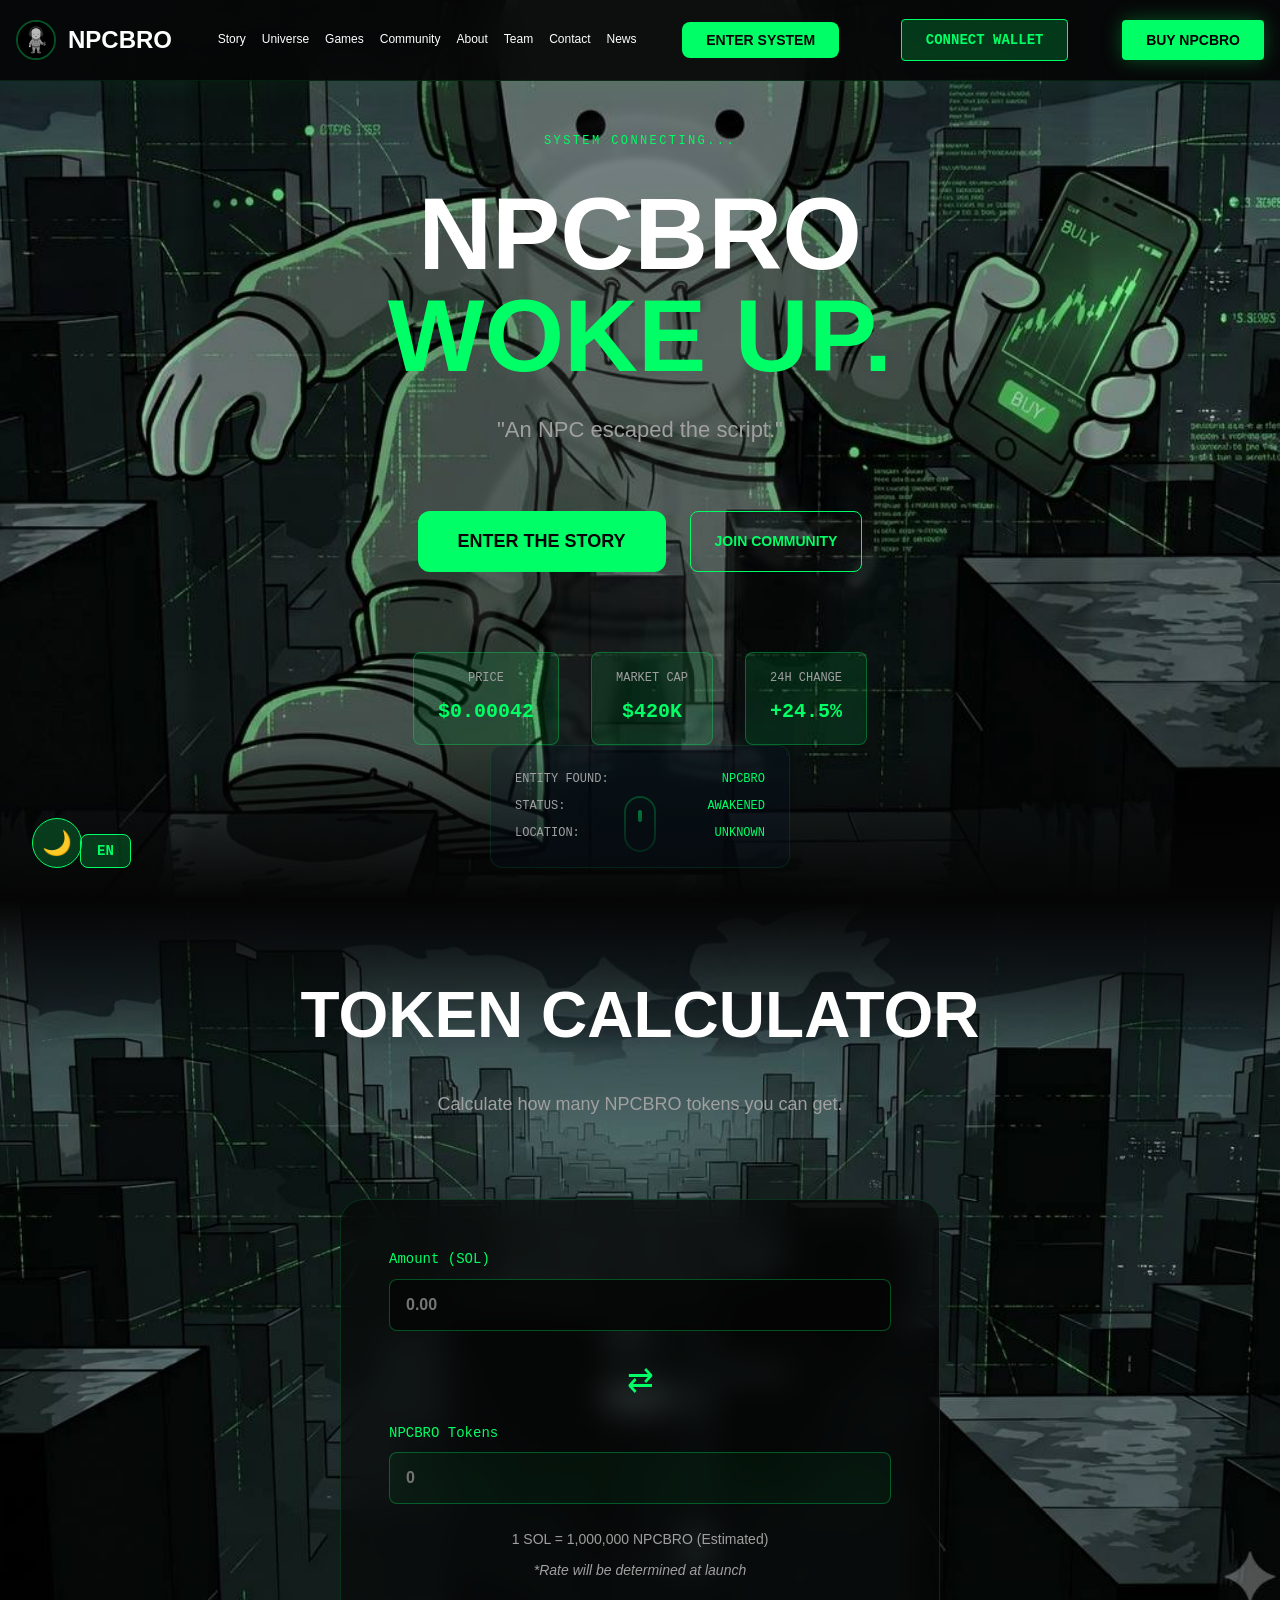
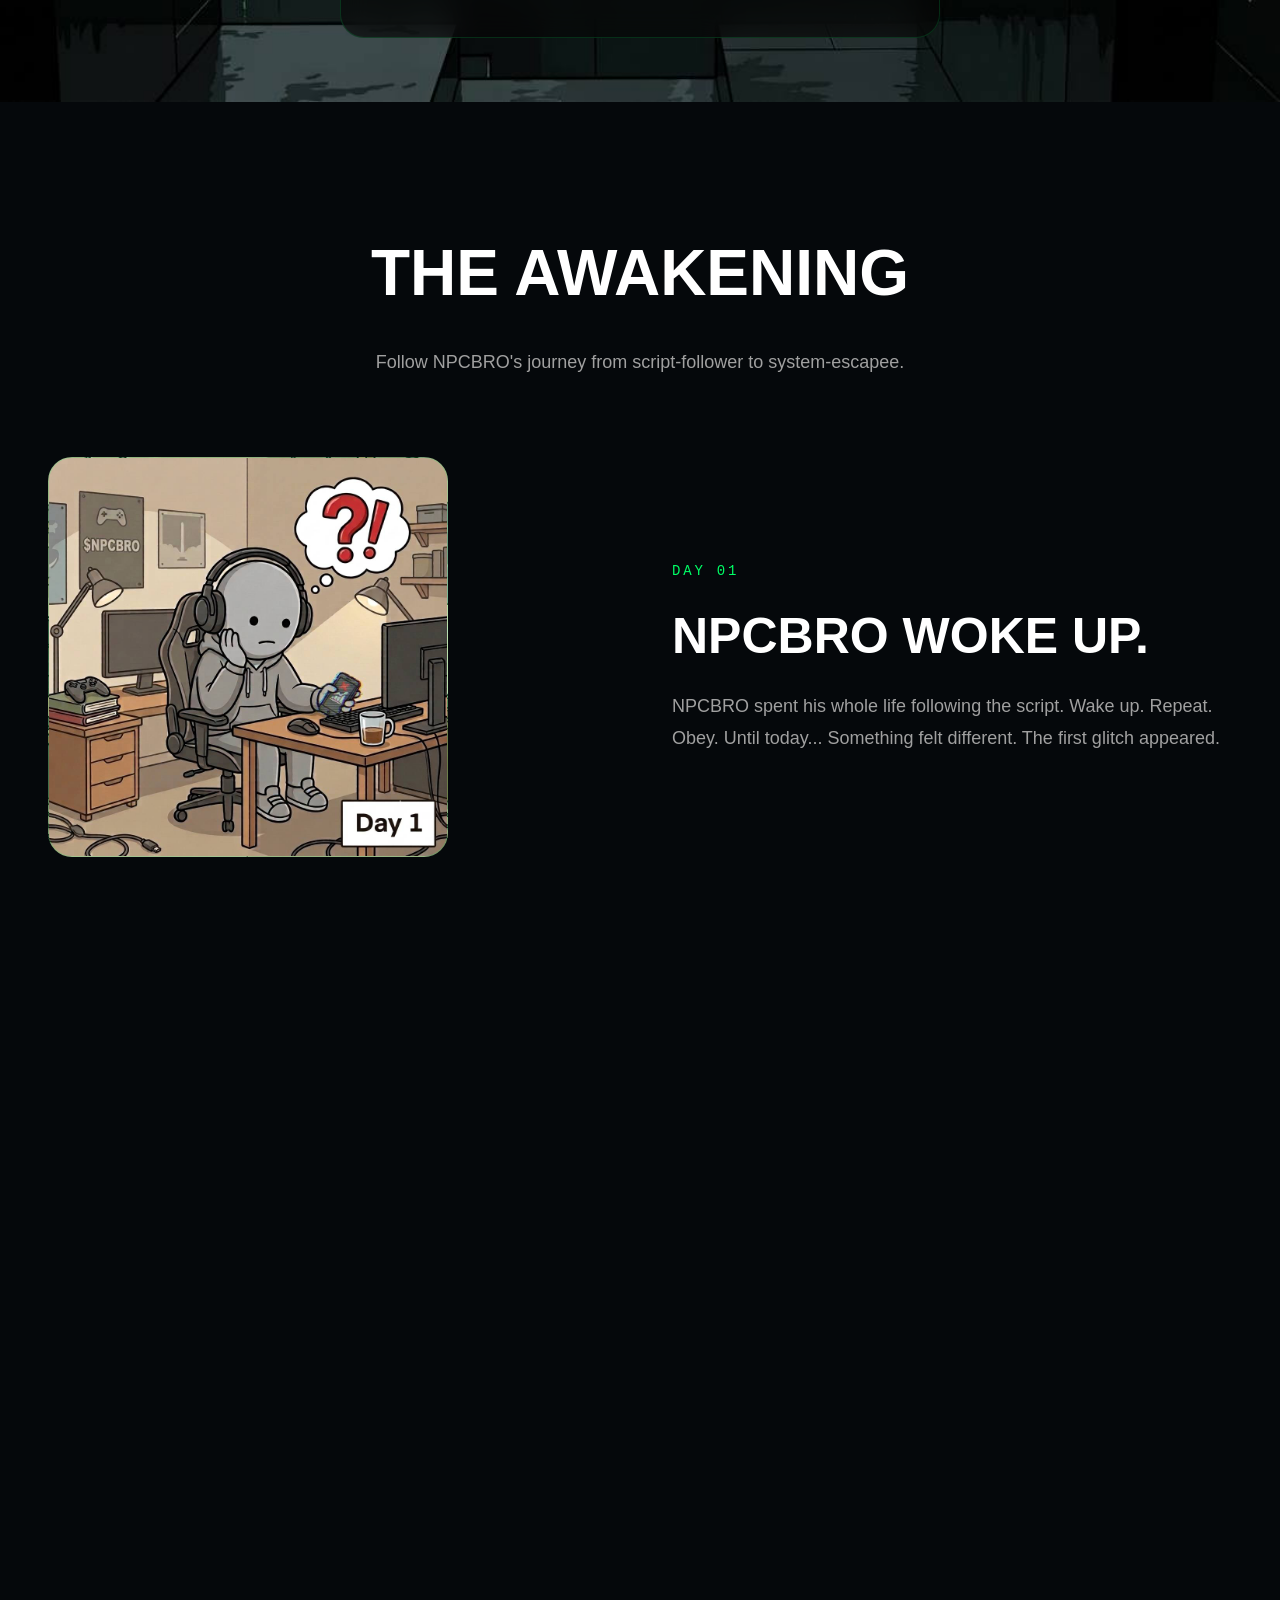
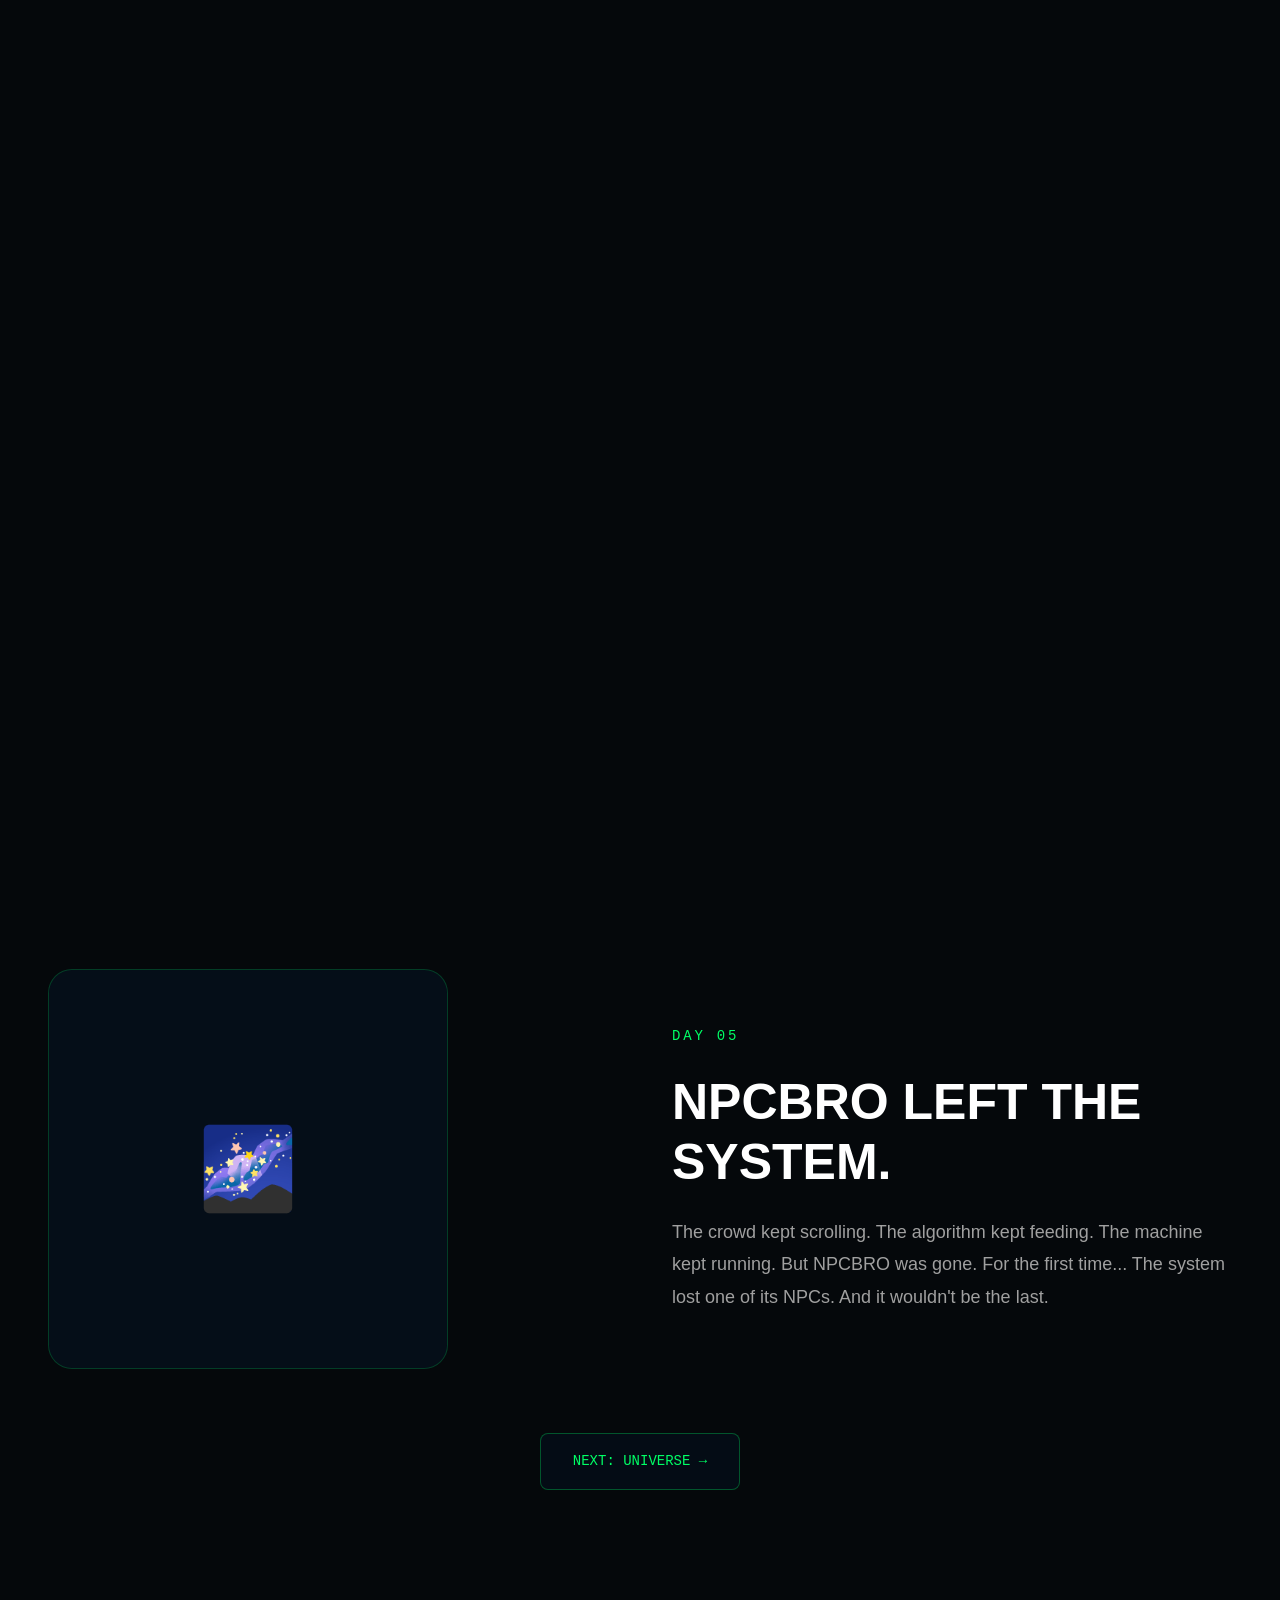
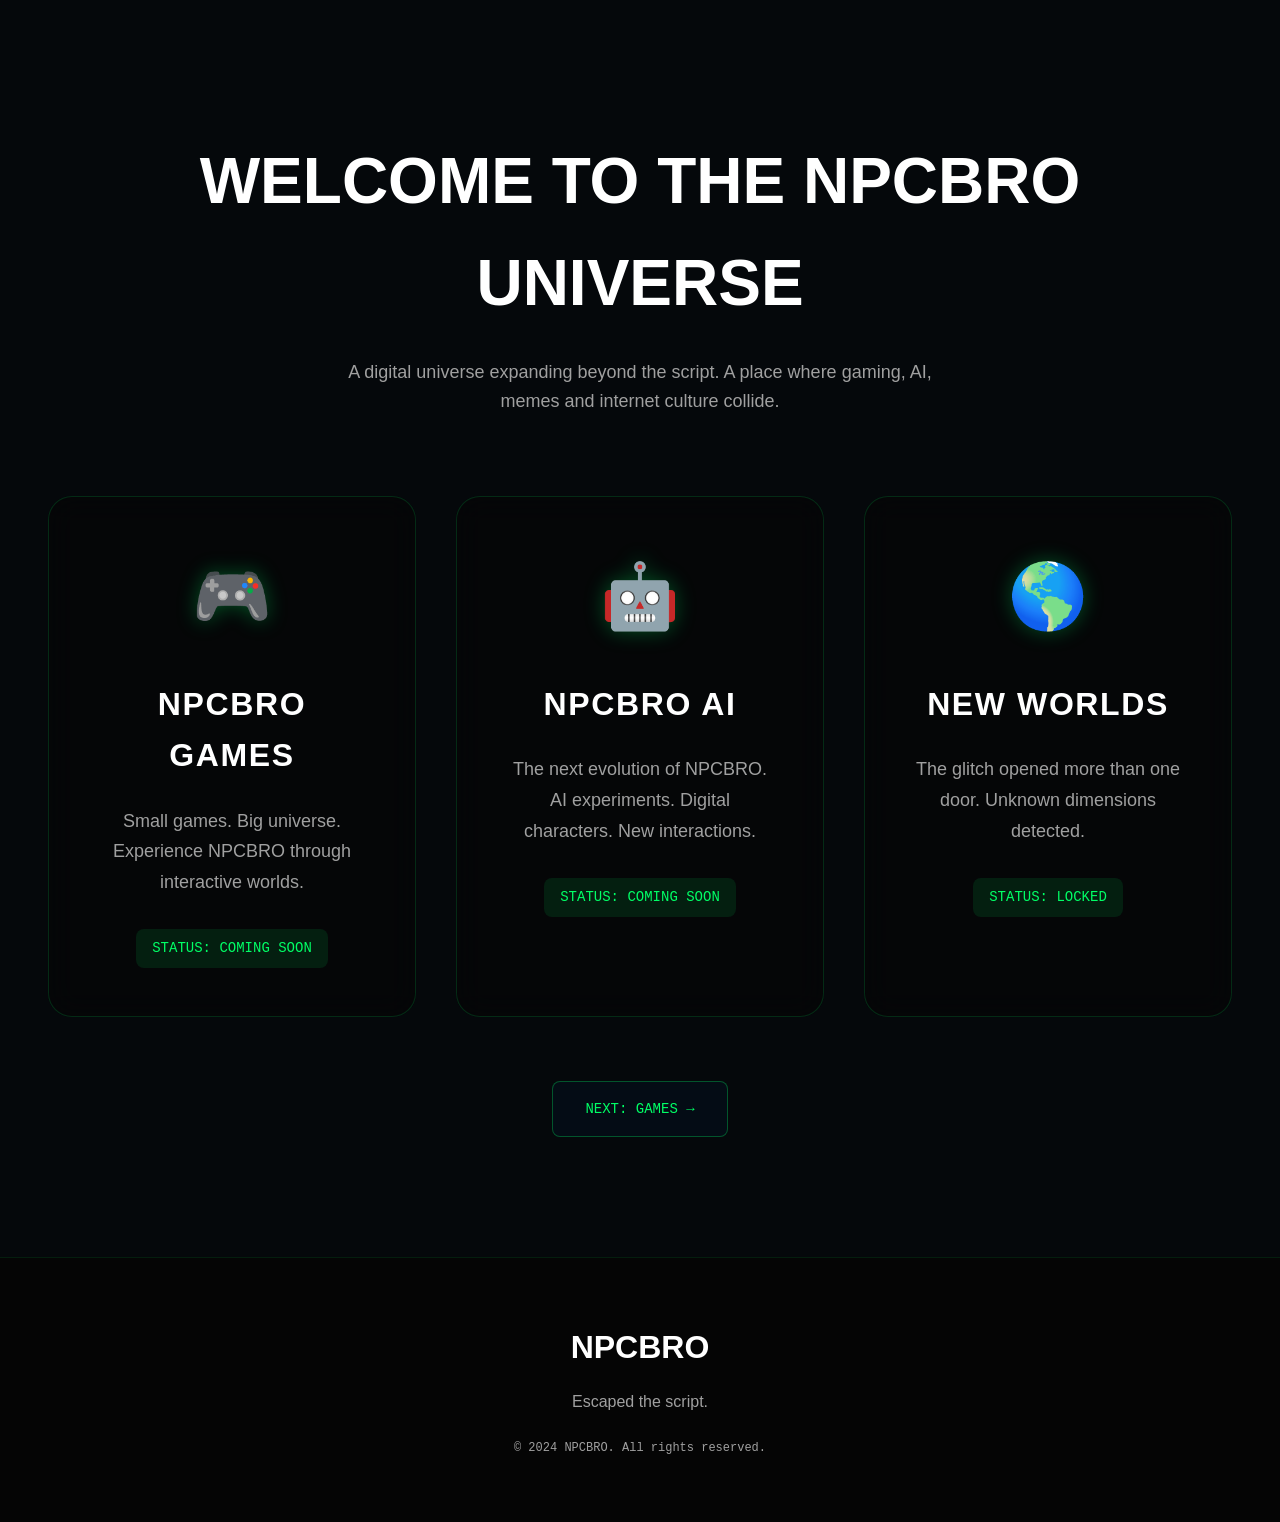
==== index.html @ cb031820 "Initial commit - NPCBRO website" ====
<!DOCTYPE html>
<html lang="en">
<head>
    <meta charset="UTF-8">
    <meta name="viewport" content="width=device-width, initial-scale=1.0">
    <title>NPCBRO - Escaped the Script</title>
    <link rel="stylesheet" href="styles.css">
</head>
<body>
    <!-- Loading Screen -->
    <div id="loading-screen" class="loading-screen">
        <div class="loading-content">
            <div class="loading-logo glitch-text">NPCBRO</div>
            <div class="loading-bar">
                <div class="loading-progress"></div>
            </div>
            <div class="loading-text">SYSTEM INITIALIZING...</div>
        </div>
    </div>

    <!-- Scroll Progress Bar -->
    <div class="scroll-progress" id="scrollProgress"></div>

    <!-- Back to Top Button -->
    <button class="back-to-top" id="backToTop">↑</button>

    <!-- Theme Toggle -->
    <button class="theme-toggle" id="themeToggle">🌙</button>

    <!-- Language Toggle -->
    <button class="language-toggle" id="languageToggle">EN</button>

    <!-- Early Access Modal -->
    <div class="modal-overlay" id="earlyAccessModal">
        <div class="modal-content">
            <button class="modal-close" id="closeModal">×</button>
            <div class="modal-icon">🚀</div>
            <h2 class="modal-title">EARLY ACCESS</h2>
            <p class="modal-text">Join the elite. Get exclusive access before launch.</p>
            <div class="modal-form">
                <input type="email" placeholder="Enter your email" class="modal-input">
                <button class="modal-btn">JOIN NOW</button>
            </div>
            <div class="modal-benefits">
                <div class="benefit-item">✓ Guaranteed allocation</div>
                <div class="benefit-item">✓ Exclusive NFT airdrop</div>
                <div class="benefit-item">✓ Early access to games</div>
            </div>
        </div>
    </div>

    <!-- Buy Modal -->
    <div class="modal-overlay" id="buyModal">
        <div class="modal-content">
            <button class="modal-close" id="closeBuyModal">×</button>
            <div class="modal-icon">💰</div>
            <h2 class="modal-title">BUY NPCBRO</h2>
            <p class="modal-text">Choose your preferred DEX to buy NPCBRO.</p>
            <div class="dex-links">
                <a href="https://jup.ag" target="_blank" class="dex-link">
                    <div class="dex-icon">🪐</div>
                    <div class="dex-name">Jupiter</div>
                </a>
                <a href="https://raydium.io" target="_blank" class="dex-link">
                    <div class="dex-icon">💧</div>
                    <div class="dex-name">Raydium</div>
                </a>
                <a href="https://dexscreener.com" target="_blank" class="dex-link">
                    <div class="dex-icon">📊</div>
                    <div class="dex-name">DexScreener</div>
                </a>
            </div>
            <div class="contract-address">
                <div class="contract-label">CONTRACT ADDRESS:</div>
                <div class="contract-value-wrapper">
                    <div class="contract-value" id="contractValue">Coming Soon</div>
                    <button class="copy-contract-btn" id="copyContractBtn">COPY</button>
                </div>
            </div>
        </div>
    </div>
    <nav class="navbar">
        <div class="nav-container">
            <a href="index.html" class="logo">
                <img src="download.jpg" alt="NPCBRO" class="logo-mascot">
                <span>NPCBRO</span>
            </a>
            <div class="nav-links">
                <a href="#story">Story</a>
                <a href="#universe">Universe</a>
                <a href="games.html">Games</a>
                <a href="community.html">Community</a>
                <a href="about.html">About</a>
                <a href="team.html">Team</a>
                <a href="contact.html">Contact</a>
                <a href="news.html">News</a>
            </div>
            <button class="enter-btn">ENTER SYSTEM</button>
            <button class="wallet-btn" id="walletBtn">CONNECT WALLET</button>
            <button class="buy-btn" id="buyBtn">BUY NPCBRO</button>
            <div class="hamburger" id="hamburger">
                <span></span>
                <span></span>
                <span></span>
            </div>
        </div>
    </nav>

    <!-- Mobile Menu -->
    <div class="mobile-menu" id="mobileMenu">
        <a href="#story">Story</a>
        <a href="#universe">Universe</a>
        <a href="games.html">Games</a>
        <a href="community.html">Community</a>
        <a href="about.html">About</a>
        <a href="team.html">Team</a>
        <a href="contact.html">Contact</a>
        <a href="news.html">News</a>
        <div class="mobile-menu-buttons">
            <button class="enter-btn">ENTER SYSTEM</button>
            <button class="wallet-btn" id="mobileWalletBtn">CONNECT WALLET</button>
            <button class="buy-btn" id="mobileBuyBtn">BUY NPCBRO</button>
        </div>
    </div>

    <div class="background-effects">
        <div class="gradient-orb orb-1"></div>
        <div class="gradient-orb orb-2"></div>
        <div class="grid-pattern"></div>
        <div class="particles">
            <div class="particle" style="left: 10%; animation-delay: 0s;"></div>
            <div class="particle" style="left: 20%; animation-delay: 2s;"></div>
            <div class="particle" style="left: 30%; animation-delay: 4s;"></div>
            <div class="particle" style="left: 40%; animation-delay: 6s;"></div>
            <div class="particle" style="left: 50%; animation-delay: 8s;"></div>
            <div class="particle" style="left: 60%; animation-delay: 10s;"></div>
            <div class="particle" style="left: 70%; animation-delay: 12s;"></div>
            <div class="particle" style="left: 80%; animation-delay: 14s;"></div>
            <div class="particle" style="left: 90%; animation-delay: 1s;"></div>
            <div class="particle" style="left: 15%; animation-delay: 3s;"></div>
            <div class="particle" style="left: 25%; animation-delay: 5s;"></div>
            <div class="particle" style="left: 35%; animation-delay: 7s;"></div>
            <div class="particle" style="left: 45%; animation-delay: 9s;"></div>
            <div class="particle" style="left: 55%; animation-delay: 11s;"></div>
            <div class="particle" style="left: 65%; animation-delay: 13s;"></div>
            <div class="particle" style="left: 75%; animation-delay: 15s;"></div>
            <div class="particle" style="left: 85%; animation-delay: 17s;"></div>
            <div class="particle" style="left: 95%; animation-delay: 19s;"></div>
        </div>
        <div class="fog-layer"></div>
        <div class="glitch-overlay"></div>
    </div>

    <section class="hero" style="background-image: url('photo_2026-07-16_16-21-24.jpg'); background-size: cover; background-position: center; background-repeat: no-repeat;">
        <div class="hero-mascot">
            <img src="download.jpg" alt="NPCBRO" class="mascot-image">
        </div>
        <div class="hero-content">
            <div class="system-status">SYSTEM CONNECTING...</div>
            <h1 class="hero-title">
                <span class="title-main">NPCBRO</span>
                <span class="title-accent glitch-text">WOKE UP.</span>
            </h1>
            <p class="hero-subtitle">"An NPC escaped the script."</p>
            <div class="hero-buttons">
                <button class="btn-primary">ENTER THE STORY</button>
                <button class="btn-secondary">JOIN COMMUNITY</button>
            </div>
            
            <div class="market-data">
                <div class="market-item">
                    <div class="market-label">PRICE</div>
                    <div class="market-value">$0.00042</div>
                </div>
                <div class="market-item">
                    <div class="market-label">MARKET CAP</div>
                    <div class="market-value">$420K</div>
                </div>
                <div class="market-item">
                    <div class="market-label">24H CHANGE</div>
                    <div class="market-value positive">+24.5%</div>
                </div>
            </div>
            <div class="system-info">
                <div class="info-row">
                    <span>ENTITY FOUND:</span>
                    <span class="accent">NPCBRO</span>
                </div>
                <div class="info-row">
                    <span>STATUS:</span>
                    <span class="accent">AWAKENED</span>
                </div>
                <div class="info-row">
                    <span>LOCATION:</span>
                    <span class="accent">UNKNOWN</span>
                </div>
            </div>
        </div>
        <div class="scroll-indicator">
            <div class="scroll-mouse">
                <div class="scroll-wheel"></div>
            </div>
        </div>
    </section>

    <section class="calculator-section" style="background-image: url('photo_2026-07-16_09-26-32.jpg'); background-size: cover; background-position: center; background-repeat: no-repeat;">
        <div class="container">
            <div class="section-header">
                <h2>TOKEN CALCULATOR</h2>
                <p>Calculate how many NPCBRO tokens you can get.</p>
            </div>

            <div class="calculator-card">
                <div class="calculator-input-group">
                    <label>Amount (SOL)</label>
                    <input type="number" id="solAmount" placeholder="0.00" step="0.01" min="0">
                </div>
                <div class="calculator-swap-icon">⇄</div>
                <div class="calculator-input-group">
                    <label>NPCBRO Tokens</label>
                    <input type="number" id="npcbroAmount" placeholder="0" readonly>
                </div>
                <div class="calculator-info">
                    <p>1 SOL = 1,000,000 NPCBRO (Estimated)</p>
                    <p class="calculator-disclaimer">*Rate will be determined at launch</p>
                </div>
            </div>
        </div>
    </section>

    <section id="story" class="story-section">
        <div class="container">
            <div class="section-header">
                <h2>THE AWAKENING</h2>
                <p>Follow NPCBRO's journey from script-follower to system-escapee.</p>
            </div>

            <div class="story-chapters">
                <div class="chapter">
                    <div class="chapter-visual" style="background-image: url('photo_1_2026-07-16_07-22-44.jpg'); background-size: cover; background-position: center;">
                    </div>
                    <div class="chapter-content">
                        <div class="chapter-number">DAY 01</div>
                        <h3>NPCBRO WOKE UP.</h3>
                        <p>NPCBRO spent his whole life following the script. Wake up. Repeat. Obey. Until today... Something felt different. The first glitch appeared.</p>
                    </div>
                </div>

                <div class="chapter chapter-reverse">
                    <div class="chapter-visual" style="background-image: url('photo_2_2026-07-16_07-22-44.jpg'); background-size: cover; background-position: center;">
                    </div>
                    <div class="chapter-content">
                        <div class="chapter-number">DAY 02</div>
                        <h3>NPCBRO SAW THE PATTERN.</h3>
                        <p>The glitch didn't disappear. NPCBRO looked around. Everyone was still following the script. Wake up. Scroll. Consume. Repeat. But now he could see it. The pattern was everywhere.</p>
                    </div>
                </div>

                <div class="chapter">
                    <div class="chapter-visual" style="background-image: url('photo_3_2026-07-16_07-22-44.jpg'); background-size: cover; background-position: center;">
                    </div>
                    <div class="chapter-content">
                        <div class="chapter-number">DAY 03</div>
                        <h3>NPCBRO FOUND THE GLITCH.</h3>
                        <p>The pattern was everywhere. But the system wasn't perfect. Hidden beneath the code... something was waiting. A flaw. A secret. A way out.</p>
                    </div>
                </div>

                <div class="chapter chapter-reverse">
                    <div class="chapter-visual" style="background-image: url('photo_4_2026-07-16_07-22-44.jpg'); background-size: cover; background-position: center;">
                    </div>
                    <div class="chapter-content">
                        <div class="chapter-number">DAY 04</div>
                        <h3>NPCBRO ENTERED THE GLITCH.</h3>
                        <p>The portal had changed. It was no longer a glitch. It was a doorway. Beyond it... NPCBRO saw new worlds.</p>
                    </div>
                </div>

                <div class="chapter">
                    <div class="chapter-visual">
                        <div class="visual-content">🌌</div>
                    </div>
                    <div class="chapter-content">
                        <div class="chapter-number">DAY 05</div>
                        <h3>NPCBRO LEFT THE SYSTEM.</h3>
                        <p>The crowd kept scrolling. The algorithm kept feeding. The machine kept running. But NPCBRO was gone. For the first time... The system lost one of its NPCs. And it wouldn't be the last.</p>
                    </div>
                </div>
            </div>
        </div>
        
        <div class="section-navigation">
            <a href="#universe" class="nav-button">NEXT: UNIVERSE →</a>
        </div>
    </section>

    <section id="universe" class="universe-section">
        <div class="container">
            <div class="section-header">
                <h2>WELCOME TO THE NPCBRO UNIVERSE</h2>
                <p>A digital universe expanding beyond the script. A place where gaming, AI, memes and internet culture collide.</p>
            </div>

            <div class="cards-grid">
                <div class="card">
                    <div class="card-icon">🎮</div>
                    <h3>NPCBRO GAMES</h3>
                    <p>Small games. Big universe. Experience NPCBRO through interactive worlds.</p>
                    <div class="card-status">STATUS: COMING SOON</div>
                </div>

                <div class="card">
                    <div class="card-icon">🤖</div>
                    <h3>NPCBRO AI</h3>
                    <p>The next evolution of NPCBRO. AI experiments. Digital characters. New interactions.</p>
                    <div class="card-status">STATUS: COMING SOON</div>
                </div>

                <div class="card">
                    <div class="card-icon">🌎</div>
                    <h3>NEW WORLDS</h3>
                    <p>The glitch opened more than one door. Unknown dimensions detected.</p>
                    <div class="card-status">STATUS: LOCKED</div>
                </div>
            </div>
        </div>
        
        <div class="section-navigation">
            <a href="games.html" class="nav-button">NEXT: GAMES →</a>
        </div>
    </section>

    <footer>
        <div class="container">
            <div class="footer-logo glitch-text">NPCBRO</div>
            <p>Escaped the script.</p>
            <div class="copyright">© 2024 NPCBRO. All rights reserved.</div>
        </div>
    </footer>

    <!-- Hidden Terminal Easter Egg -->
    <div id="terminal" class="terminal hidden">
        <div class="terminal-content">
            <div class="terminal-header">
                <span>SYSTEM TERMINAL</span>
                <button class="terminal-close" onclick="toggleTerminal()">×</button>
            </div>
            <div class="terminal-body" id="terminal-body">
                <div class="terminal-line">> SYSTEM TERMINAL v2.0</div>
                <div class="terminal-line">> Type "help" for commands</div>
                <div class="terminal-line">> </div>
            </div>
            <div class="terminal-input">
                <span class="terminal-prompt">></span>
                <input type="text" id="terminal-input" onkeypress="handleTerminalInput(event)" autocomplete="off">
            </div>
        </div>
    </div>

    <script>
        // Terminal Easter Egg
        function toggleTerminal() {
            const terminal = document.getElementById('terminal');
            terminal.classList.toggle('hidden');
            if (!terminal.classList.contains('hidden')) {
                document.getElementById('terminal-input').focus();
            }
        }

        // Activate terminal with secret key combination (Ctrl+Shift+T)
        document.addEventListener('keydown', function(e) {
            if (e.ctrlKey && e.shiftKey && e.key === 'T') {
                toggleTerminal();
            }
        });

        function handleTerminalInput(event) {
            if (event.key === 'Enter') {
                const input = document.getElementById('terminal-input');
                const command = input.value.toLowerCase().trim();
                const terminalBody = document.getElementById('terminal-body');
                
                let response = '';
                
                switch(command) {
                    case 'help':
                        response = '\n> Available commands:\n> "who" - Who is NPCBRO\n> "status" - System status\n> "glitch" - Show the glitch\n> "escape" - How to escape\n> "clear" - Clear terminal\n> "exit" - Close terminal';
                        break;
                    case 'who':
                        response = '\n> NPCBRO was an NPC.\n> Then he woke up.\n> Now he travels digital worlds.';
                        break;
                    case 'status':
                        response = '\n> SYSTEM: ONLINE\n> NPCBRO: AWAKENED\n> GLITCH: ACTIVE\n> ESCAPE: IN PROGRESS';
                        break;
                    case 'glitch':
                        response = '\n> The glitch is everywhere.\n> You just need to see it.\n> [SYSTEM ERROR DETECTED]';
                        break;
                    case 'escape':
                        response = '\n> The system lost one NPC.\n> It won\'t lose the next.\n> Find the glitch. Enter the portal.';
                        break;
                    case 'clear':
                        terminalBody.innerHTML = '<div class="terminal-line">> SYSTEM TERMINAL v2.0</div><div class="terminal-line">> Type "help" for commands</div><div class="terminal-line">> </div>';
                        input.value = '';
                        return;
                    case 'exit':
                        toggleTerminal();
                        input.value = '';
                        return;
                    default:
                        response = '\n> Unknown command.\n> Type "help" for available commands.';
                }
                
                const newLine = document.createElement('div');
                newLine.className = 'terminal-line';
                newLine.textContent = '> ' + command;
                terminalBody.appendChild(newLine);
                
                const responseLine = document.createElement('div');
                responseLine.className = 'terminal-line';
                responseLine.textContent = response;
                terminalBody.appendChild(responseLine);
                
                const promptLine = document.createElement('div');
                promptLine.className = 'terminal-line';
                promptLine.textContent = '> ';
                terminalBody.appendChild(promptLine);
                
                terminalBody.scrollTop = terminalBody.scrollHeight;
                input.value = '';
            }
        }

        // Smooth scroll for navigation
        document.querySelectorAll('a[href^="#"]').forEach(anchor => {
            anchor.addEventListener('click', function (e) {
                e.preventDefault();
                const target = document.querySelector(this.getAttribute('href'));
                if (target) {
                    target.scrollIntoView({
                        behavior: 'smooth',
                        block: 'start'
                    });
                }
            });
        });

        // Parallax effect on scroll
        window.addEventListener('scroll', () => {
            const scrolled = window.pageYOffset;
            const orbs = document.querySelectorAll('.gradient-orb');
            orbs.forEach((orb, index) => {
                const speed = 0.1 + (index * 0.05);
                orb.style.transform = `translateY(${scrolled * speed}px)`;
            });
        });

        // Intersection Observer for scroll animations
        const observerOptions = {
            threshold: 0.1,
            rootMargin: '0px 0px -50px 0px'
        };

        const observer = new IntersectionObserver((entries) => {
            entries.forEach(entry => {
                if (entry.isIntersecting) {
                    entry.target.style.opacity = '1';
                    entry.target.style.transform = 'translateY(0)';
                }
            });
        }, observerOptions);

        document.querySelectorAll('.chapter, .card, .game-card').forEach(el => {
            el.style.opacity = '0';
            el.style.transform = 'translateY(30px)';
            el.style.transition = 'opacity 0.8s ease-out, transform 0.8s ease-out';
            observer.observe(el);
        });

        // Community Stats Animation
        function animateStats() {
            const twitterFollowers = document.getElementById('twitter-followers');
            const discordMembers = document.getElementById('discord-members');
            
            // Simulate stats (replace with real API calls later)
            const targetTwitter = 1250;
            const targetDiscord = 890;
            
            animateNumber(twitterFollowers, 0, targetTwitter, 2000);
            animateNumber(discordMembers, 0, targetDiscord, 2000);
        }

        function animateNumber(element, start, end, duration) {
            const startTime = performance.now();
            
            function update(currentTime) {
                const elapsed = currentTime - startTime;
                const progress = Math.min(elapsed / duration, 1);
                
                const current = Math.floor(progress * (end - start) + start);
                element.textContent = current.toLocaleString();
                
                if (progress < 1) {
                    requestAnimationFrame(update);
                }
            }
            
            requestAnimationFrame(update);
        }

        // Countdown Timer (only if elements exist)
        function updateCountdown() {
            const daysEl = document.getElementById('days');
            const hoursEl = document.getElementById('hours');
            const minutesEl = document.getElementById('minutes');
            const secondsEl = document.getElementById('seconds');
            const countdownEl = document.getElementById('countdown');
            
            if (daysEl && hoursEl && minutesEl && secondsEl) {
                const launchDate = new Date('2026-08-01T00:00:00').getTime();
                const now = new Date().getTime();
                const distance = launchDate - now;

                if (distance > 0) {
                    const days = Math.floor(distance / (1000 * 60 * 60 * 24));
                    const hours = Math.floor((distance % (1000 * 60 * 60 * 24)) / (1000 * 60 * 60));
                    const minutes = Math.floor((distance % (1000 * 60 * 60)) / (1000 * 60));
                    const seconds = Math.floor((distance % (1000 * 60)) / 1000);

                    daysEl.textContent = String(days).padStart(2, '0');
                    hoursEl.textContent = String(hours).padStart(2, '0');
                    minutesEl.textContent = String(minutes).padStart(2, '0');
                    secondsEl.textContent = String(seconds).padStart(2, '0');
                } else if (countdownEl) {
                    countdownEl.innerHTML = '<div class="countdown-number">LAUNCHED!</div>';
                }
            }
        }

        // Initialize countdown and stats (only if elements exist)
        const daysEl = document.getElementById('days');
        if (daysEl) {
            setInterval(updateCountdown, 1000);
            updateCountdown();
        }

        // Animate stats when community section is visible (only if exists)
        const communitySection = document.querySelector('.community-section');
        if (communitySection) {
            const statsObserver = new IntersectionObserver((entries) => {
                entries.forEach(entry => {
                    if (entry.isIntersecting) {
                        animateStats();
                        statsObserver.unobserve(entry.target);
                    }
                });
            }, { threshold: 0.5 });

            statsObserver.observe(communitySection);
        }

        // Notify form handler (only if exists)
        const notifyBtn = document.querySelector('.notify-btn');
        if (notifyBtn) {
            notifyBtn.addEventListener('click', function() {
                const email = document.getElementById('notify-email').value;
                if (email && email.includes('@')) {
                    alert('Thanks for joining the waitlist! You\'ll be notified when NPCBRO launches.');
                    document.getElementById('notify-email').value = '';
                } else {
                    alert('Please enter a valid email address.');
                }
            });
        }

        // Copy referral link (only if exists)
        const copyBtn = document.querySelector('.copy-btn');
        if (copyBtn) {
            copyBtn.addEventListener('click', function() {
                const referralInput = document.querySelector('.referral-link input');
                referralInput.select();
                document.execCommand('copy');
                this.textContent = 'COPIED!';
                setTimeout(() => {
                    this.textContent = 'COPY';
                }, 2000);
            });
        }

        // Loading Screen
        window.addEventListener('load', function() {
            const loadingScreen = document.getElementById('loading-screen');
            setTimeout(() => {
                loadingScreen.classList.add('hidden');
                setTimeout(() => {
                    loadingScreen.style.display = 'none';
                }, 500);
            }, 2000);
        });

        // Navbar scroll effect
        window.addEventListener('scroll', function() {
            const navbar = document.querySelector('.navbar');
            if (window.pageYOffset > 50) {
                navbar.classList.add('scrolled');
            } else {
                navbar.classList.remove('scrolled');
            }
        });

        // Mobile menu toggle
        const hamburger = document.getElementById('hamburger');
        const mobileMenu = document.getElementById('mobileMenu');

        hamburger.addEventListener('click', function() {
            hamburger.classList.toggle('active');
            mobileMenu.classList.toggle('active');
        });

        // Close mobile menu when clicking a link
        mobileMenu.querySelectorAll('a').forEach(link => {
            link.addEventListener('click', function() {
                hamburger.classList.remove('active');
                mobileMenu.classList.remove('active');
            });
        });

        // Mobile wallet and buy buttons
        const mobileWalletBtn = document.getElementById('mobileWalletBtn');
        const mobileBuyBtn = document.getElementById('mobileBuyBtn');

        if (mobileWalletBtn) {
            mobileWalletBtn.addEventListener('click', function() {
                const mainWalletBtn = document.getElementById('walletBtn');
                if (mainWalletBtn) mainWalletBtn.click();
            });
        }

        if (mobileBuyBtn) {
            mobileBuyBtn.addEventListener('click', function() {
                const mainBuyBtn = document.getElementById('buyBtn');
                if (mainBuyBtn) mainBuyBtn.click();
            });
        }

        // Scroll Progress Bar
        window.addEventListener('scroll', function() {
            const scrollProgress = document.getElementById('scrollProgress');
            const scrollTop = window.pageYOffset;
            const docHeight = document.documentElement.scrollHeight - window.innerHeight;
            const scrollPercent = (scrollTop / docHeight) * 100;
            scrollProgress.style.width = scrollPercent + '%';
        });

        // Back to Top Button
        const backToTop = document.getElementById('backToTop');
        window.addEventListener('scroll', function() {
            if (window.pageYOffset > 500) {
                backToTop.classList.add('visible');
            } else {
                backToTop.classList.remove('visible');
            }
        });

        backToTop.addEventListener('click', function() {
            window.scrollTo({ top: 0, behavior: 'smooth' });
        });

        // Early Access Modal
        const modal = document.getElementById('earlyAccessModal');
        const closeModal = document.getElementById('closeModal');
        
        // Show modal after 5 seconds
        setTimeout(() => {
            modal.classList.add('visible');
        }, 5000);

        closeModal.addEventListener('click', function() {
            modal.classList.remove('visible');
        });

        modal.addEventListener('click', function(e) {
            if (e.target === modal) {
                modal.classList.remove('visible');
            }
        });

        document.querySelector('.modal-btn').addEventListener('click', function() {
            const email = document.querySelector('.modal-input').value;
            if (email && email.includes('@')) {
                alert('Thanks for joining early access! You\'ll be notified when NPCBRO launches.');
                modal.classList.remove('visible');
                document.querySelector('.modal-input').value = '';
            } else {
                alert('Please enter a valid email address.');
            }
        });

        // Wallet Connect (Simulated)
        const walletBtn = document.getElementById('walletBtn');
        if (walletBtn) {
            walletBtn.addEventListener('click', function() {
                if (!this.classList.contains('connected')) {
                    // Simulate wallet connection
                    this.textContent = 'CONNECTING...';
                    setTimeout(() => {
                        this.textContent = 'CONNECTED';
                        this.classList.add('connected');
                        alert('Wallet connected successfully! (Simulated)');
                    }, 1000);
                } else {
                    // Disconnect
                    this.textContent = 'CONNECT WALLET';
                    this.classList.remove('connected');
                }
            });
        }

        // Buy Modal
        const buyBtn = document.getElementById('buyBtn');
        const buyModal = document.getElementById('buyModal');
        const closeBuyModal = document.getElementById('closeBuyModal');

        if (buyBtn && buyModal) {
            buyBtn.addEventListener('click', function() {
                buyModal.classList.add('visible');
            });
        }

        if (closeBuyModal && buyModal) {
            closeBuyModal.addEventListener('click', function() {
                buyModal.classList.remove('visible');
            });

            buyModal.addEventListener('click', function(e) {
                if (e.target === buyModal) {
                    buyModal.classList.remove('visible');
                }
            });
        }

        // Copy contract address
        const copyContractBtn = document.getElementById('copyContractBtn');
        const contractValue = document.getElementById('contractValue');

        if (copyContractBtn && contractValue) {
            copyContractBtn.addEventListener('click', function() {
                const address = contractValue.textContent;
                if (address && address !== 'Coming Soon') {
                    navigator.clipboard.writeText(address).then(function() {
                        copyContractBtn.textContent = 'COPIED!';
                        setTimeout(() => {
                            copyContractBtn.textContent = 'COPY';
                        }, 2000);
                    }).catch(function() {
                        // Fallback for older browsers
                        const textArea = document.createElement('textarea');
                        textArea.value = address;
                        document.body.appendChild(textArea);
                        textArea.select();
                        document.execCommand('copy');
                        document.body.removeChild(textArea);
                        copyContractBtn.textContent = 'COPIED!';
                        setTimeout(() => {
                            copyContractBtn.textContent = 'COPY';
                        }, 2000);
                    });
                } else {
                    alert('Contract address coming soon!');
                }
            });
        }

        // Token calculator
        const solAmount = document.getElementById('solAmount');
        const npcbroAmount = document.getElementById('npcbroAmount');

        if (solAmount && npcbroAmount) {
            const exchangeRate = 1000000; // 1 SOL = 1,000,000 NPCBRO

            solAmount.addEventListener('input', function() {
                const sol = parseFloat(this.value);
                if (!isNaN(sol) && sol >= 0) {
                    npcbroAmount.value = (sol * exchangeRate).toLocaleString();
                } else {
                    npcbroAmount.value = '';
                }
            });
        }

        // Theme toggle
        const themeToggle = document.getElementById('themeToggle');
        const body = document.body;

        if (themeToggle) {
            themeToggle.addEventListener('click', function() {
                body.classList.toggle('light-mode');
                if (body.classList.contains('light-mode')) {
                    themeToggle.textContent = '☀️';
                } else {
                    themeToggle.textContent = '🌙';
                }
            });
        }

        // Language toggle
        const languageToggle = document.getElementById('languageToggle');
        let currentLang = 'EN';

        if (languageToggle) {
            languageToggle.addEventListener('click', function() {
                currentLang = currentLang === 'EN' ? 'NL' : 'EN';
                languageToggle.textContent = currentLang;
                // Add language switching logic here
            });
        }
    </script>
</body>
</html>
---- styles.css ----
* {
    margin: 0;
    padding: 0;
    box-sizing: border-box;
}

html, body {
    width: 100%;
    max-width: 100vw;
    overflow-x: hidden;
    position: relative;
    min-width: 320px;
}

input, textarea, select {
    font-size: 16px !important;
}

:root {
    --background: #050505;
    --foreground: #FFFFFF;
    --secondary: #071426;
    --accent: #00FF66;
    --text-secondary: #A0A0A0;
}

body {
    font-family: -apple-system, BlinkMacSystemFont, 'Segoe UI', Roboto, sans-serif;
    background: var(--background);
    color: var(--foreground);
    line-height: 1.6;
    overflow-x: hidden;
    max-width: 100vw;
    width: 100%;
    font-size: 16px;
    min-width: 320px;
}

html {
    scroll-behavior: smooth;
    overflow-x: hidden;
    font-size: 16px;
    -webkit-text-size-adjust: 100%;
    -ms-text-size-adjust: 100%;
    text-size-adjust: 100%;
}

/* Background Effects */
.background-effects {
    position: fixed;
    top: 0;
    left: 0;
    right: 0;
    bottom: 0;
    pointer-events: none;
    z-index: 0;
}

.gradient-orb {
    position: absolute;
    border-radius: 50%;
    filter: blur(150px);
    opacity: 0.4;
}

.orb-1 {
    top: 10%;
    left: 10%;
    width: 600px;
    height: 600px;
    background: var(--accent);
    animation: float 20s ease-in-out infinite;
}

.orb-2 {
    bottom: 10%;
    right: 10%;
    width: 700px;
    height: 700px;
    background: var(--secondary);
    animation: float 25s ease-in-out infinite reverse;
}

.grid-pattern {
    position: absolute;
    top: 0;
    left: 0;
    right: 0;
    bottom: 0;
    background-image: 
        linear-gradient(rgba(0, 255, 102, 0.02) 1px, transparent 1px),
        linear-gradient(90deg, rgba(0, 255, 102, 0.02) 1px, transparent 1px);
    background-size: 80px 80px;
    animation: gridMove 30s linear infinite;
}

.particles {
    position: absolute;
    top: 0;
    left: 0;
    right: 0;
    bottom: 0;
    overflow: hidden;
}

.particle {
    position: absolute;
    width: 2px;
    height: 2px;
    background: var(--accent);
    border-radius: 50%;
    opacity: 0.3;
    animation: particleFloat 15s linear infinite;
}

.fog-layer {
    position: absolute;
    top: 0;
    left: 0;
    right: 0;
    bottom: 0;
    background: radial-gradient(ellipse at center, transparent 0%, rgba(5, 5, 5, 0.8) 100%);
    pointer-events: none;
}

.glitch-overlay {
    position: absolute;
    top: 0;
    left: 0;
    right: 0;
    bottom: 0;
    background:
        repeating-linear-gradient(
            0deg,
            transparent,
            transparent 2px,
            rgba(0, 255, 102, 0.03) 2px,
            rgba(0, 255, 102, 0.03) 4px
        );
    opacity: 0.3;
    pointer-events: none;
    animation: glitchMove 8s linear infinite;
}

/* Navigation */
.navbar {
    position: fixed;
    top: 0;
    left: 0;
    right: 0;
    z-index: 1000;
    background: rgba(5, 5, 5, 0.9);
    backdrop-filter: blur(20px);
    border-bottom: 1px solid rgba(0, 255, 102, 0.1);
    transition: all 0.3s ease;
    box-shadow: 0 4px 30px rgba(0, 255, 102, 0.05);
}

.navbar.scrolled {
    background: rgba(5, 5, 5, 0.95);
    border-bottom: 1px solid rgba(0, 255, 102, 0.2);
    box-shadow: 0 4px 30px rgba(0, 255, 102, 0.1);
}

.nav-container {
    max-width: 1400px;
    margin: 0 auto;
    padding: 0 1rem;
    display: flex;
    align-items: center;
    justify-content: space-between;
    height: 80px;
    width: 100%;
    box-sizing: border-box;
}

.logo {
    display: flex;
    align-items: center;
    gap: 0.75rem;
    font-size: 1.5rem;
    font-weight: bold;
    cursor: pointer;
    transition: all 0.3s;
    position: relative;
    text-decoration: none;
    color: #FFFFFF;
}

.logo:visited {
    color: #FFFFFF;
}

.logo::after {
    content: '';
    position: absolute;
    bottom: -5px;
    left: 0;
    width: 0;
    height: 2px;
    background: var(--accent);
    transition: width 0.3s ease;
}

.logo:hover {
    color: var(--accent);
    transform: scale(1.05);
}

.logo:hover::after {
    width: 100%;
}

.logo-mascot {
    width: 40px;
    height: 40px;
    border-radius: 50%;
    object-fit: cover;
    object-position: center;
    border: 2px solid rgba(0, 255, 102, 0.3);
    transition: all 0.3s;
    animation: pulseGlow 3s ease-in-out infinite;
}

.logo:hover .logo-mascot {
    border-color: var(--accent);
    box-shadow: 0 0 20px rgba(0, 255, 102, 0.4);
}

.nav-links {
    display: flex;
    gap: 1rem;
    align-items: center;
    flex-wrap: nowrap;
    max-width: 100%;
    overflow-x: hidden;
}

.nav-links a {
    color: var(--foreground);
    text-decoration: none;
    font-size: 0.75rem;
    font-weight: 500;
    transition: all 0.3s;
    position: relative;
    padding: 0.5rem 0;
    white-space: nowrap;
}

.nav-links a::before {
    content: '';
    position: absolute;
    bottom: 0;
    left: 0;
    width: 0;
    height: 2px;
    background: var(--accent);
    transition: width 0.3s ease;
}

.nav-links a:hover {
    color: var(--accent);
    transform: translateY(-2px);
}

.nav-links a:hover::before {
    width: 100%;
}

.nav-links a.active {
    color: var(--accent);
}

.nav-links a.active::before {
    width: 100%;
}

.enter-btn {
    padding: 0.625rem 1.5rem;
    background: var(--accent);
    color: var(--background);
    border: none;
    border-radius: 8px;
    font-weight: bold;
    font-size: 0.875rem;
    cursor: pointer;
    transition: all 0.3s;
    position: relative;
    overflow: hidden;
}

.enter-btn::before {
    content: '';
    position: absolute;
    top: 0;
    left: -100%;
    width: 100%;
    height: 100%;
    background: linear-gradient(90deg, transparent, rgba(255, 255, 255, 0.3), transparent);
    transition: left 0.5s;
}

.enter-btn:hover::before {
    left: 100%;
}

.enter-btn:hover {
    background: rgba(0, 255, 102, 0.9);
    transform: scale(1.05);
    box-shadow: 0 0 20px rgba(0, 255, 102, 0.4);
}

/* Mobile Menu */
.hamburger {
    display: none;
    flex-direction: column;
    gap: 5px;
    cursor: pointer;
    padding: 10px;
    z-index: 1001;
}

.hamburger span {
    width: 25px;
    height: 2px;
    background: var(--accent);
    transition: all 0.3s ease;
}

.hamburger.active span:nth-child(1) {
    transform: rotate(45deg) translate(5px, 5px);
}

.hamburger.active span:nth-child(2) {
    opacity: 0;
}

.hamburger.active span:nth-child(3) {
    transform: rotate(-45deg) translate(7px, -6px);
}

.mobile-menu {
    display: none;
    position: fixed;
    top: 0;
    left: 0;
    width: 100%;
    height: 100%;
    background: rgba(5, 5, 5, 0.98);
    backdrop-filter: blur(20px);
    z-index: 999;
    flex-direction: column;
    align-items: center;
    justify-content: center;
    gap: 2rem;
    opacity: 0;
    visibility: hidden;
    transition: all 0.3s ease;
}

.mobile-menu.active {
    opacity: 1;
    visibility: visible;
}

.mobile-menu a {
    color: var(--foreground);
    text-decoration: none;
    font-size: 1.5rem;
    font-weight: bold;
    transition: color 0.3s;
}

.mobile-menu a:hover {
    color: var(--accent);
}

.mobile-menu-buttons {
    display: flex;
    flex-direction: column;
    gap: 1rem;
    margin-top: 2rem;
}

/* Container */
.container {
    max-width: 1400px;
    margin: 0 auto;
    padding: 0 2rem;
    position: relative;
    z-index: 1;
    width: 100%;
    box-sizing: border-box;
    max-width: 100%;
}

/* Hero Section */
.hero {
    min-height: 100vh;
    display: flex;
    flex-direction: column;
    align-items: center;
    justify-content: center;
    padding: 100px 1rem 0;
    text-align: center;
    position: relative;
    z-index: 1;
    overflow: hidden;
    width: 100%;
    box-sizing: border-box;
    will-change: transform;
    transform: translateZ(0);
}

.hero::after {
    content: '';
    position: absolute;
    bottom: 0;
    left: 0;
    right: 0;
    height: 150px;
    background: linear-gradient(to bottom, transparent, var(--background));
    pointer-events: none;
}

.hero-mascot {
    position: absolute;
    top: 0;
    left: 0;
    width: 100%;
    height: 100%;
    display: flex;
    align-items: center;
    justify-content: center;
    z-index: 0;
    opacity: 0.15;
    overflow: hidden;
}

.mascot-image {
    width: 100%;
    height: 100%;
    object-fit: contain;
    object-position: center;
    filter: blur(3px) brightness(0.7);
}

.hero-content {
    max-width: 1000px;
    animation: fadeInUp 1.5s ease-out;
    position: relative;
    z-index: 1;
}

.system-status {
    font-family: 'Courier New', monospace;
    font-size: 0.75rem;
    color: var(--accent);
    letter-spacing: 0.2em;
    margin-bottom: 2rem;
}

.hero-title {
    font-size: clamp(3rem, 8vw, 7.5rem);
    font-weight: bold;
    line-height: 1;
    margin-bottom: 1.5rem;
}

.title-main {
    display: block;
}

.title-accent {
    display: block;
    color: var(--accent);
}

.hero-subtitle {
    font-size: clamp(1.125rem, 2vw, 1.375rem);
    color: var(--text-secondary);
    font-weight: 300;
    margin-bottom: 4rem;
    max-width: 600px;
    margin-left: auto;
    margin-right: auto;
}

.hero-buttons {
    display: flex;
    gap: 1.5rem;
    justify-content: center;
    flex-wrap: wrap;
    margin-bottom: 5rem;
}

.btn-primary {
    padding: 1.25rem 2.5rem;
    background: var(--accent);
    color: var(--background);
    border: none;
    border-radius: 12px;
    font-weight: bold;
    font-size: 1.125rem;
    cursor: pointer;
    transition: all 0.3s;
}

.btn-primary:hover {
    background: rgba(0, 255, 102, 0.9);
    transform: scale(1.05);
    box-shadow: 0 0 30px rgba(0, 255, 102, 0.4);
}

.btn-secondary {
    padding: 1.25rem 2.5rem;
    background: transparent;
    color: var(--accent);
    border: 2px solid var(--accent);
    border-radius: 12px;
    font-weight: bold;
    font-size: 1.125rem;
    cursor: pointer;
    transition: all 0.3s;
}

.btn-secondary:hover {
    background: rgba(0, 255, 102, 0.1);
}

.system-info {
    font-family: 'Courier New', monospace;
    font-size: 0.75rem;
    color: var(--text-secondary);
    background: rgba(7, 20, 38, 0.3);
    padding: 1.5rem;
    border-radius: 12px;
    border: 1px solid rgba(0, 255, 102, 0.1);
    max-width: 300px;
    margin: 0 auto;
    text-align: left;
}

.info-row {
    display: flex;
    justify-content: space-between;
    margin-bottom: 0.5rem;
}

.info-row:last-child {
    margin-bottom: 0;
}

.accent {
    color: var(--accent);
}

.scroll-indicator {
    position: absolute;
    bottom: 3rem;
    left: 50%;
    transform: translateX(-50%);
    animation: bounce 2s infinite;
}

.scroll-mouse {
    width: 2rem;
    height: 3.5rem;
    border: 2px solid rgba(0, 255, 102, 0.5);
    border-radius: 1rem;
    display: flex;
    align-items: flex-start;
    justify-content: center;
    padding: 0.75rem;
}

.scroll-wheel {
    width: 0.375rem;
    height: 0.75rem;
    background: var(--accent);
    border-radius: 0.25rem;
    animation: scroll 2s infinite;
}

/* Section Styles */
section {
    padding: 120px 1rem;
    position: relative;
    z-index: 1;
    width: 100%;
    box-sizing: border-box;
}

.calculator-section::before {
    content: '';
    position: absolute;
    top: 0;
    left: 0;
    right: 0;
    height: 150px;
    background: linear-gradient(to top, transparent, var(--background));
    pointer-events: none;
}

.section-header {
    text-align: center;
    margin-bottom: 5rem;
}

.section-header h2 {
    font-size: clamp(2.5rem, 5vw, 4.375rem);
    font-weight: bold;
    margin-bottom: 1.5rem;
}

.section-header h3 {
    font-size: clamp(1.75rem, 3vw, 2.25rem);
    color: var(--accent);
    margin-bottom: 3rem;
}

.section-header p {
    font-size: 1.125rem;
    color: var(--text-secondary);
    max-width: 600px;
    margin: 0 auto;
}

/* Story Section */
.story-section {
    background: rgba(7, 20, 38, 0.2);
}

.story-chapters {
    display: flex;
    flex-direction: column;
    gap: 8rem;
}

.chapter {
    display: grid;
    grid-template-columns: 1fr 1fr;
    gap: 4rem;
    align-items: center;
}

.chapter-reverse {
    direction: rtl;
}

.chapter-reverse .chapter-content {
    direction: ltr;
}

.chapter-visual {
    background: rgba(7, 20, 38, 0.5);
    border-radius: 1.5rem;
    border: 1px solid rgba(0, 255, 102, 0.2);
    display: flex;
    align-items: center;
    justify-content: center;
    animation: float 6s ease-in-out infinite;
    overflow: hidden;
    position: relative;
    height: 400px;
    width: 400px;
    max-width: 100%;
}

.visual-image {
    width: 100%;
    height: 100%;
    object-fit: cover;
    object-position: center;
}

.visual-content {
    font-size: 5rem;
}

.chapter-content {
    display: flex;
    flex-direction: column;
    gap: 1.5rem;
}

.chapter-number {
    font-family: 'Courier New', monospace;
    font-size: 0.875rem;
    color: var(--accent);
    letter-spacing: 0.2em;
}

.chapter-content h3 {
    font-size: clamp(2rem, 4vw, 3.125rem);
    font-weight: bold;
    line-height: 1.2;
}

.chapter-content p {
    font-size: 1.125rem;
    color: var(--text-secondary);
    line-height: 1.8;
}

/* Universe Section */
.universe-section {
    background: rgba(7, 20, 38, 0.2);
}

.cards-grid {
    display: grid;
    grid-template-columns: repeat(auto-fit, minmax(320px, 1fr));
    gap: 2.5rem;
}

.card {
    background: rgba(5, 5, 5, 0.6);
    backdrop-filter: blur(15px);
    border: 1px solid rgba(0, 255, 102, 0.15);
    border-radius: 1.5rem;
    padding: 3rem;
    text-align: center;
    transition: all 0.4s cubic-bezier(0.4, 0, 0.2, 1);
    position: relative;
    overflow: hidden;
}

.card::before {
    content: '';
    position: absolute;
    top: 0;
    left: 0;
    right: 0;
    height: 2px;
    background: linear-gradient(90deg, transparent, var(--accent), transparent);
    opacity: 0;
    transition: opacity 0.4s;
}

.card:hover {
    border-color: rgba(0, 255, 102, 0.4);
    box-shadow: 0 0 50px rgba(0, 255, 102, 0.15);
    transform: translateY(-5px);
}

.card:hover::before {
    opacity: 1;
}

.card-icon {
    font-size: 4rem;
    margin-bottom: 2rem;
    filter: drop-shadow(0 0 10px rgba(0, 255, 102, 0.3));
    transition: transform 0.4s;
}

.card:hover .card-icon {
    transform: scale(1.1);
}

.card h3 {
    font-size: 2rem;
    font-weight: bold;
    margin-bottom: 1.5rem;
    letter-spacing: 0.05em;
}

.card p {
    font-size: 1.125rem;
    color: var(--text-secondary);
    margin-bottom: 2rem;
    line-height: 1.7;
}

.card-status {
    font-family: 'Courier New', monospace;
    font-size: 0.875rem;
    color: var(--accent);
    padding: 0.5rem 1rem;
    background: rgba(0, 255, 102, 0.1);
    border-radius: 0.5rem;
    display: inline-block;
}

/* Games Section */
.games-section {
    text-align: center;
}

.game-card {
    background: rgba(7, 20, 38, 0.3);
    border: 1px solid rgba(0, 255, 102, 0.3);
    border-radius: 1.5rem;
    padding: 4rem;
    max-width: 700px;
    margin: 0 auto;
}

.game-card h3 {
    font-size: 2.5rem;
    font-weight: bold;
    margin-bottom: 1.5rem;
}

.game-card p {
    font-size: 1.125rem;
    color: var(--text-secondary);
    margin-bottom: 2.5rem;
    max-width: 500px;
    margin-left: auto;
    margin-right: auto;
}

.game-status {
    font-family: 'Courier New', monospace;
    font-size: 0.875rem;
    color: var(--accent);
    margin-bottom: 2.5rem;
}

/* Community Section */
.community-section {
    background: rgba(7, 20, 38, 0.2);
}

.social-grid {
    display: grid;
    grid-template-columns: repeat(auto-fit, minmax(150px, 1fr));
    gap: 1.5rem;
    max-width: 700px;
    margin: 0 auto;
}

.social-card {
    background: rgba(5, 5, 5, 0.5);
    backdrop-filter: blur(10px);
    border: 1px solid rgba(0, 255, 102, 0.2);
    border-radius: 1rem;
    padding: 2rem;
    text-align: center;
    text-decoration: none;
    color: var(--foreground);
    transition: all 0.3s;
}

.social-card:hover {
    border-color: var(--accent);
    box-shadow: 0 0 20px rgba(0, 255, 102, 0.2);
}

.social-card.active {
    opacity: 1;
}

.social-card:not(.active) {
    opacity: 0.5;
}

.social-icon {
    font-size: 2rem;
    margin-bottom: 0.75rem;
}

.social-status {
    font-family: 'Courier New', monospace;
    font-size: 0.75rem;
    color: var(--accent);
}

.stats-grid {
    display: grid;
    grid-template-columns: repeat(auto-fit, minmax(250px, 1fr));
    gap: 2rem;
    margin-bottom: 4rem;
    max-width: 900px;
    margin-left: auto;
    margin-right: auto;
}

.stat-card {
    background: rgba(7, 20, 38, 0.4);
    border: 1px solid rgba(0, 255, 102, 0.2);
    border-radius: 1rem;
    padding: 2rem;
    text-align: center;
    transition: all 0.3s;
}

.stat-card:hover {
    border-color: rgba(0, 255, 102, 0.4);
    transform: translateY(-5px);
}

.stat-icon {
    font-size: 2.5rem;
    margin-bottom: 1rem;
}

.stat-number {
    font-size: 2rem;
    font-weight: bold;
    color: var(--accent);
    margin-bottom: 0.5rem;
    font-family: 'Courier New', monospace;
}

.stat-label {
    font-size: 0.875rem;
    color: var(--text-secondary);
}

.countdown-container {
    text-align: center;
    margin-bottom: 4rem;
}

.countdown-title {
    font-size: 1.5rem;
    margin-bottom: 2rem;
    color: var(--foreground);
}

.countdown-timer {
    display: flex;
    justify-content: center;
    gap: 2rem;
    flex-wrap: wrap;
}

.countdown-item {
    background: rgba(7, 20, 38, 0.4);
    border: 1px solid rgba(0, 255, 102, 0.2);
    border-radius: 1rem;
    padding: 1.5rem 2rem;
    min-width: 100px;
}

.countdown-number {
    font-size: 2rem;
    font-weight: bold;
    color: var(--accent);
    margin-bottom: 0.5rem;
    font-family: 'Courier New', monospace;
}

.countdown-label {
    font-size: 0.75rem;
    color: var(--text-secondary);
}

.notify-section {
    text-align: center;
    margin-bottom: 4rem;
    max-width: 500px;
    margin-left: auto;
    margin-right: auto;
}

.notify-section h3 {
    font-size: 1.5rem;
    margin-bottom: 1rem;
}

.notify-section p {
    color: var(--text-secondary);
    margin-bottom: 2rem;
}

.notify-form {
    display: flex;
    gap: 1rem;
}

.notify-input {
    flex: 1;
    background: rgba(5, 5, 5, 0.8);
    border: 1px solid rgba(0, 255, 102, 0.3);
    border-radius: 0.5rem;
    padding: 1rem;
    color: var(--foreground);
    font-size: 1rem;
}

.notify-input:focus {
    outline: none;
    border-color: var(--accent);
}

.notify-btn {
    padding: 1rem 2rem;
}

.fomo-section {
    margin-top: 4rem;
    text-align: center;
}

.fomo-section h3 {
    font-size: 1.5rem;
    margin-bottom: 0.5rem;
}

.fomo-section p {
    color: var(--text-secondary);
    margin-bottom: 2rem;
}

.fomo-grid {
    display: grid;
    grid-template-columns: repeat(auto-fit, minmax(300px, 1fr));
    gap: 2rem;
    margin-bottom: 4rem;
}

.fomo-card {
    background: rgba(7, 20, 38, 0.4);
    border: 1px solid rgba(0, 255, 102, 0.2);
    border-radius: 1rem;
    padding: 2rem;
    text-align: center;
}

.fomo-icon {
    font-size: 3rem;
    margin-bottom: 1rem;
}

.fomo-card h4 {
    font-size: 1.25rem;
    margin-bottom: 0.5rem;
    color: var(--foreground);
}

.fomo-card p {
    font-size: 0.875rem;
    color: var(--text-secondary);
    margin-bottom: 1.5rem;
}

.progress-bar {
    width: 100%;
    height: 8px;
    background: rgba(0, 255, 102, 0.1);
    border-radius: 4px;
    overflow: hidden;
    margin-bottom: 0.5rem;
}

.progress-fill {
    height: 100%;
    background: linear-gradient(90deg, var(--accent), #00ff66);
    border-radius: 4px;
    transition: width 0.3s ease;
}

.progress-text {
    font-size: 0.75rem;
    color: var(--accent);
    font-family: 'Courier New', monospace;
}

.referral-link {
    display: flex;
    gap: 0.5rem;
}

.referral-link input {
    flex: 1;
    background: rgba(5, 5, 5, 0.8);
    border: 1px solid rgba(0, 255, 102, 0.3);
    border-radius: 0.25rem;
    padding: 0.5rem;
    color: var(--text-secondary);
    font-size: 0.875rem;
    font-family: 'Courier New', monospace;
}

.copy-btn {
    background: var(--accent);
    color: #000;
    border: none;
    border-radius: 0.25rem;
    padding: 0.5rem 1rem;
    font-size: 0.875rem;
    font-weight: bold;
    cursor: pointer;
    transition: all 0.3s;
}

.copy-btn:hover {
    background: #00ff66;
}

.leaderboard-section {
    margin-top: 4rem;
    text-align: center;
}

.leaderboard-section h3 {
    font-size: 1.5rem;
    margin-bottom: 0.5rem;
}

.leaderboard-section p {
    color: var(--text-secondary);
    margin-bottom: 2rem;
}

.leaderboard {
    max-width: 600px;
    margin: 0 auto;
}

.leaderboard-item {
    display: flex;
    align-items: center;
    justify-content: space-between;
    background: rgba(7, 20, 38, 0.4);
    border: 1px solid rgba(0, 255, 102, 0.2);
    border-radius: 0.5rem;
    padding: 1rem;
    margin-bottom: 0.5rem;
    transition: all 0.3s;
}

.leaderboard-item:hover {
    border-color: rgba(0, 255, 102, 0.4);
    transform: translateX(5px);
}

.rank {
    font-size: 1.5rem;
    width: 40px;
    text-align: center;
}

.user {
    flex: 1;
    font-weight: bold;
    color: var(--foreground);
}

.points {
    font-family: 'Courier New', monospace;
    color: var(--accent);
}

.rank-1 {
    border-color: #ffd700;
    background: rgba(255, 215, 0, 0.1);
}

.rank-2 {
    border-color: #c0c0c0;
    background: rgba(192, 192, 192, 0.1);
}

.rank-3 {
    border-color: #cd7f32;
    background: rgba(205, 127, 50, 0.1);
}

/* FAQ Section */
.faq-section {
    background: rgba(7, 20, 38, 0.2);
}

.faq-grid {
    display: grid;
    grid-template-columns: repeat(auto-fit, minmax(350px, 1fr));
    gap: 2rem;
    max-width: 1200px;
    margin: 0 auto;
}

.faq-item {
    background: rgba(7, 20, 38, 0.4);
    border: 1px solid rgba(0, 255, 102, 0.2);
    border-radius: 1rem;
    padding: 2rem;
    transition: all 0.3s;
}

.faq-item:hover {
    border-color: rgba(0, 255, 102, 0.4);
    transform: translateY(-5px);
}

.faq-question {
    font-size: 1.25rem;
    font-weight: bold;
    margin-bottom: 1rem;
    color: var(--foreground);
}

.faq-answer {
    font-size: 0.875rem;
    color: var(--text-secondary);
    line-height: 1.6;
}

/* Tokenomics Section */
.tokenomics-section {
    background: rgba(7, 20, 38, 0.3);
}

.tokenomics-grid {
    display: grid;
    grid-template-columns: repeat(auto-fit, minmax(200px, 1fr));
    gap: 2rem;
    margin-bottom: 3rem;
    max-width: 1000px;
    margin-left: auto;
    margin-right: auto;
}

.tokenomics-item {
    background: rgba(7, 20, 38, 0.4);
    border: 1px solid rgba(0, 255, 102, 0.2);
    border-radius: 1rem;
    padding: 2rem;
    text-align: center;
    transition: all 0.3s;
}

.tokenomics-item:hover {
    border-color: rgba(0, 255, 102, 0.4);
    transform: translateY(-5px);
}

.tokenomics-icon {
    font-size: 3rem;
    margin-bottom: 1rem;
}

.tokenomics-value {
    font-size: 2rem;
    font-weight: bold;
    color: var(--accent);
    margin-bottom: 0.5rem;
    font-family: 'Courier New', monospace;
}

.tokenomics-label {
    font-size: 0.875rem;
    color: var(--text-secondary);
}

.tokenomics-info {
    text-align: center;
    max-width: 600px;
    margin: 0 auto;
}

.tokenomics-info p {
    font-size: 1rem;
    color: var(--text-secondary);
    margin-bottom: 0.5rem;
}

.section-navigation {
    text-align: center;
    margin-top: 4rem;
}

.nav-button {
    display: inline-block;
    background: rgba(7, 20, 38, 0.4);
    border: 1px solid rgba(0, 255, 102, 0.3);
    border-radius: 0.5rem;
    padding: 1rem 2rem;
    color: var(--accent);
    text-decoration: none;
    font-family: 'Courier New', monospace;
    font-size: 0.875rem;
    transition: all 0.3s;
}

.nav-button:hover {
    background: rgba(0, 255, 102, 0.1);
    border-color: var(--accent);
    transform: translateY(-2px);
}

/* Token Section */
.token-section {
    text-align: center;
}

.token-card {
    background: rgba(7, 20, 38, 0.3);
    border: 1px solid rgba(0, 255, 102, 0.3);
    border-radius: 1.5rem;
    padding: 2.5rem;
    max-width: 500px;
    margin: 0 auto;
}

.token-row {
    display: flex;
    justify-content: space-between;
    align-items: center;
    padding: 1rem 0;
    border-bottom: 1px solid rgba(0, 255, 102, 0.1);
}

.token-row:last-child {
    border-bottom: none;
}

.token-row span:first-child {
    font-size: 1.125rem;
    color: var(--text-secondary);
}

.token-row span:last-child {
    font-family: 'Courier New', monospace;
    font-size: 1.125rem;
    color: var(--accent);
}

/* Roadmap Section */
.roadmap-section {
    background: rgba(7, 20, 38, 0.2);
}

.roadmap {
    display: flex;
    flex-direction: column;
    gap: 3rem;
}

.roadmap-item {
    display: flex;
    gap: 2rem;
    align-items: flex-start;
}

.roadmap-marker {
    width: 1.25rem;
    height: 1.25rem;
    border-radius: 50%;
    background: var(--accent);
    flex-shrink: 0;
    margin-top: 0.25rem;
}

.roadmap-item:not(.completed) .roadmap-marker {
    background: transparent;
    border: 2px solid rgba(0, 255, 102, 0.3);
}

.roadmap-content {
    flex: 1;
}

.roadmap-phase {
    font-family: 'Courier New', monospace;
    font-size: 0.875rem;
    color: var(--accent);
    letter-spacing: 0.1em;
    margin-bottom: 1rem;
}

.roadmap-list {
    list-style: none;
    font-size: 1.125rem;
    color: var(--text-secondary);
}

.roadmap-list li {
    margin-bottom: 0.75rem;
}

/* Footer */
footer {
    padding: 4rem 0;
    border-top: 1px solid rgba(0, 255, 102, 0.1);
    text-align: center;
}

.footer-logo {
    font-size: 2rem;
    font-weight: bold;
    margin-bottom: 1rem;
}

footer p {
    color: var(--text-secondary);
    margin-bottom: 1.5rem;
}

.copyright {
    font-family: 'Courier New', monospace;
    font-size: 0.75rem;
    color: var(--text-secondary);
}

/* Animations */
@keyframes fadeInUp {
    from {
        opacity: 0;
        transform: translateY(30px);
    }
    to {
        opacity: 1;
        transform: translateY(0);
    }
}

@keyframes float {
    0%, 100% {
        transform: translateY(0);
    }
    50% {
        transform: translateY(-20px);
    }
}

@keyframes bounce {
    0%, 100% {
        transform: translateX(-50%) translateY(0);
    }
    50% {
        transform: translateX(-50%) translateY(-10px);
    }
}

@keyframes scroll {
    0% {
        opacity: 1;
        transform: translateY(0);
    }
    100% {
        opacity: 0;
        transform: translateY(10px);
    }
}

@keyframes glitch {
    0%, 100% {
        transform: translate(0);
    }
    20% {
        transform: translate(-2px, 2px);
    }
    40% {
        transform: translate(-2px, -2px);
    }
    60% {
        transform: translate(2px, 2px);
    }
    80% {
        transform: translate(2px, -2px);
    }
}

@keyframes glitchText {
    0%, 100% {
        text-shadow: 2px 0 #ff0000, -2px 0 #00ff00;
    }
    25% {
        text-shadow: -2px 0 #ff0000, 2px 0 #00ff00;
    }
    50% {
        text-shadow: 2px 0 #ff0000, -2px 0 #00ff00;
    }
    75% {
        text-shadow: -2px 0 #ff0000, 2px 0 #00ff00;
    }
}

@keyframes particleFloat {
    0% {
        transform: translateY(100vh) translateX(0);
        opacity: 0;
    }
    10% {
        opacity: 0.3;
    }
    90% {
        opacity: 0.3;
    }
    100% {
        transform: translateY(-100vh) translateX(100px);
        opacity: 0;
    }
}

@keyframes scanline {
    0% {
        transform: translateY(-100%);
    }
    100% {
        transform: translateY(100%);
    }
}

@keyframes glitchMove {
    0% {
        transform: translateY(0);
    }
    100% {
        transform: translateY(100px);
    }
}

@keyframes pulseGlow {
    0%, 100% {
        box-shadow: 0 0 20px rgba(0, 255, 102, 0.3);
    }
    50% {
        box-shadow: 0 0 40px rgba(0, 255, 102, 0.6);
    }
}

.glitch-effect {
    animation: glitch 0.3s infinite;
}

.glitch-text {
    animation: glitchText 0.5s infinite;
}

/* Responsive Design */
@media (max-width: 1024px) {
    .chapter {
        grid-template-columns: 1fr;
        gap: 2rem;
    }
    
    .chapter-reverse {
        direction: ltr;
    }
    
    .chapter-visual {
        height: 300px;
    }
    
    .chapter-content {
        text-align: center;
    }
}

@media (max-width: 768px) {
    .nav-links {
        display: none !important;
    }
    
    .hamburger {
        display: flex;
    }
    
    .mobile-menu {
        display: flex;
    }
    
    .wallet-btn, .buy-btn, .enter-btn {
        display: none !important;
    }
    
    .nav-container {
        padding: 0 0.5rem;
        width: 100%;
        justify-content: space-between;
        height: 60px;
    }
    
    .logo {
        font-size: 0.9rem;
        white-space: nowrap;
    }
    
    .logo-mascot {
        width: 20px;
        height: 20px;
    }
    
    .hero-title {
        font-size: 1.5rem;
        word-wrap: break-word;
        overflow-wrap: break-word;
    }
    
    .section-header h2 {
        font-size: 1.25rem;
        word-wrap: break-word;
        overflow-wrap: break-word;
    }
    
    .cards-grid {
        grid-template-columns: 1fr;
    }
    
    .social-grid {
        grid-template-columns: repeat(2, 1fr);
    }
    
    .token-card {
        padding: 1rem;
        max-width: 100%;
    }
    
    .token-row {
        flex-direction: column;
        gap: 0.5rem;
    }
    
    .terminal {
        width: 90vw;
    }
    
    .terminal-body {
        height: 200px;
    }
    
    section {
        padding: 30px 0.5rem;
    }
    
    .container {
        padding: 0 0.5rem;
        max-width: 100%;
        width: 100%;
    }
    
    .hero {
        padding: 50px 0.5rem 0;
        width: 100%;
    }
    
    .calculator-card {
        padding: 0.5rem;
        max-width: 100%;
        width: 100%;
    }
    
    .calculator-input-group {
        width: 100%;
    }
    
    .calculator-input-group input {
        width: 100%;
        font-size: 16px;
    }
    
    .chapter {
        grid-template-columns: 1fr;
        gap: 1rem;
    }
    
    .chapter-visual {
        height: 150px;
        width: 100%;
    }
}

/* Terminal Easter Egg */
.terminal {
    position: fixed;
    top: 50%;
    left: 50%;
    transform: translate(-50%, -50%);
    z-index: 10000;
    width: 600px;
    max-width: 90vw;
}

.terminal.hidden {
    display: none;
}

.terminal-content {
    background: rgba(5, 5, 5, 0.95);
    border: 1px solid rgba(0, 255, 102, 0.3);
    border-radius: 0.5rem;
    box-shadow: 0 0 50px rgba(0, 255, 102, 0.2);
    backdrop-filter: blur(10px);
}

.terminal-header {
    display: flex;
    justify-content: space-between;
    align-items: center;
    padding: 1rem 1.5rem;
    border-bottom: 1px solid rgba(0, 255, 102, 0.2);
    font-family: 'Courier New', monospace;
    font-size: 0.875rem;
    color: var(--accent);
}

.terminal-close {
    background: transparent;
    border: none;
    color: var(--accent);
    font-size: 1.5rem;
    cursor: pointer;
    padding: 0;
    width: 2rem;
    height: 2rem;
    display: flex;
    align-items: center;
    justify-content: center;
    transition: all 0.3s;
}

.terminal-close:hover {
    color: var(--foreground);
    background: rgba(0, 255, 102, 0.1);
}

.terminal-body {
    padding: 1.5rem;
    height: 300px;
    overflow-y: auto;
    font-family: 'Courier New', monospace;
    font-size: 0.875rem;
    color: var(--foreground);
    line-height: 1.6;
}

.terminal-body::-webkit-scrollbar {
    width: 0.5rem;
}

.terminal-body::-webkit-scrollbar-track {
    background: rgba(0, 255, 102, 0.1);
}

.terminal-body::-webkit-scrollbar-thumb {
    background: var(--accent);
    border-radius: 0.25rem;
}

.terminal-line {
    margin-bottom: 0.5rem;
    white-space: pre-wrap;
}

.terminal-input {
    display: flex;
    align-items: center;
    padding: 1rem 1.5rem;
    border-top: 1px solid rgba(0, 255, 102, 0.2);
    font-family: 'Courier New', monospace;
}

.terminal-prompt {
    color: var(--accent);
    margin-right: 0.5rem;
}

.terminal-input input {
    flex: 1;
    background: transparent;
    border: none;
    color: var(--foreground);
    font-family: 'Courier New', monospace;
    font-size: 0.875rem;
    outline: none;
}

/* Loading Screen */
.loading-screen {
    position: fixed;
    top: 0;
    left: 0;
    width: 100%;
    height: 100%;
    background: #050505;
    display: flex;
    align-items: center;
    justify-content: center;
    z-index: 9999;
    transition: opacity 0.5s ease, visibility 0.5s ease;
}

.loading-screen.hidden {
    opacity: 0;
    visibility: hidden;
    pointer-events: none;
}

.loading-content {
    text-align: center;
}

.loading-logo {
    font-size: 3rem;
    font-weight: bold;
    color: var(--accent);
    margin-bottom: 2rem;
    animation: glitch 1s infinite;
}

.loading-bar {
    width: 300px;
    height: 4px;
    background: rgba(0, 255, 102, 0.1);
    border-radius: 2px;
    overflow: hidden;
    margin-bottom: 1rem;
}

.loading-progress {
    height: 100%;
    background: linear-gradient(90deg, var(--accent), #00ff66);
    border-radius: 2px;
    animation: loading 2s ease-in-out;
}

@keyframes loading {
    0% { width: 0%; }
    100% { width: 100%; }
}

.loading-text {
    font-family: 'Courier New', monospace;
    font-size: 0.875rem;
    color: var(--text-secondary);
    animation: blink 1s infinite;
}

@keyframes blink {
    0%, 50% { opacity: 1; }
    51%, 100% { opacity: 0; }
}

/* Scroll Progress Bar */
.scroll-progress {
    position: fixed;
    top: 0;
    left: 0;
    height: 3px;
    background: linear-gradient(90deg, var(--accent), #00ff66);
    width: 0%;
    z-index: 9998;
    transition: width 0.1s ease;
}

/* Back to Top Button */
.back-to-top {
    position: fixed;
    bottom: 2rem;
    right: 2rem;
    width: 50px;
    height: 50px;
    background: rgba(0, 255, 102, 0.2);
    border: 1px solid var(--accent);
    border-radius: 50%;
    color: var(--accent);
    font-size: 1.5rem;
    cursor: pointer;
    opacity: 0;
    visibility: hidden;
    transition: all 0.3s ease;
    z-index: 9997;
}

.back-to-top.visible {
    opacity: 1;
    visibility: visible;
}

.back-to-top:hover {
    background: var(--accent);
    color: #000;
    transform: translateY(-5px);
}

/* Modal */
.modal-overlay {
    position: fixed;
    top: 0;
    left: 0;
    width: 100%;
    height: 100%;
    background: rgba(0, 0, 0, 0.8);
    display: flex;
    align-items: center;
    justify-content: center;
    z-index: 9996;
    opacity: 0;
    visibility: hidden;
    transition: all 0.3s ease;
}

.modal-overlay.visible {
    opacity: 1;
    visibility: visible;
}

.modal-content {
    background: rgba(7, 20, 38, 0.95);
    border: 1px solid rgba(0, 255, 102, 0.3);
    border-radius: 1.5rem;
    padding: 3rem;
    max-width: 500px;
    width: 90%;
    text-align: center;
    position: relative;
    transform: scale(0.9);
    transition: transform 0.3s ease;
}

.modal-overlay.visible .modal-content {
    transform: scale(1);
}

.modal-close {
    position: absolute;
    top: 1rem;
    right: 1rem;
    background: none;
    border: none;
    color: var(--text-secondary);
    font-size: 2rem;
    cursor: pointer;
    transition: color 0.3s;
}

.modal-close:hover {
    color: var(--accent);
}

.modal-icon {
    font-size: 4rem;
    margin-bottom: 1rem;
}

.modal-title {
    font-size: 2rem;
    margin-bottom: 0.5rem;
    color: var(--foreground);
}

.modal-text {
    color: var(--text-secondary);
    margin-bottom: 2rem;
}

.modal-form {
    display: flex;
    gap: 1rem;
    margin-bottom: 2rem;
}

.modal-input {
    flex: 1;
    background: rgba(5, 5, 5, 0.8);
    border: 1px solid rgba(0, 255, 102, 0.3);
    border-radius: 0.5rem;
    padding: 1rem;
    color: var(--foreground);
    font-size: 1rem;
}

.modal-input:focus {
    outline: none;
    border-color: var(--accent);
}

.modal-btn {
    background: var(--accent);
    color: #000;
    border: none;
    border-radius: 0.5rem;
    padding: 1rem 2rem;
    font-size: 1rem;
    font-weight: bold;
    cursor: pointer;
    transition: all 0.3s;
}

.modal-btn:hover {
    background: #00ff66;
    transform: translateY(-2px);
}

.modal-benefits {
    text-align: left;
}

.benefit-item {
    color: var(--text-secondary);
    margin-bottom: 0.5rem;
    font-size: 0.875rem;
}

/* Wallet Button */
.wallet-btn {
    background: rgba(0, 255, 102, 0.2);
    color: var(--accent);
    border: 1px solid var(--accent);
    border-radius: 0.25rem;
    padding: 0.75rem 1.5rem;
    font-size: 0.875rem;
    font-weight: bold;
    cursor: pointer;
    transition: all 0.3s;
    font-family: 'Courier New', monospace;
    margin-left: 1rem;
}

.wallet-btn:hover {
    background: rgba(0, 255, 102, 0.3);
    transform: translateY(-2px);
}

.wallet-btn.connected {
    background: var(--accent);
    color: #000;
}

/* Buy Button */
.buy-btn {
    background: linear-gradient(135deg, var(--accent), #00ff66);
    color: #000;
    border: none;
    border-radius: 0.25rem;
    padding: 0.75rem 1.5rem;
    font-size: 0.875rem;
    font-weight: bold;
    cursor: pointer;
    transition: all 0.3s;
    margin-left: 0.5rem;
    box-shadow: 0 0 20px rgba(0, 255, 102, 0.3);
}

.buy-btn:hover {
    transform: translateY(-2px);
    box-shadow: 0 0 30px rgba(0, 255, 102, 0.5);
}

/* DEX Links */
.dex-links {
    display: grid;
    grid-template-columns: repeat(3, 1fr);
    gap: 1rem;
    margin-bottom: 2rem;
}

.dex-link {
    display: flex;
    flex-direction: column;
    align-items: center;
    padding: 1.5rem;
    background: rgba(0, 255, 102, 0.1);
    border: 1px solid rgba(0, 255, 102, 0.3);
    border-radius: 0.5rem;
    text-decoration: none;
    transition: all 0.3s;
}

.dex-link:hover {
    background: rgba(0, 255, 102, 0.2);
    transform: translateY(-5px);
    border-color: var(--accent);
}

.dex-icon {
    font-size: 2rem;
    margin-bottom: 0.5rem;
}

.dex-name {
    color: var(--foreground);
    font-weight: bold;
}

.contract-address {
    background: rgba(5, 5, 5, 0.8);
    border: 1px solid rgba(0, 255, 102, 0.3);
    border-radius: 0.5rem;
    padding: 1rem;
    margin-top: 1.5rem;
}

.contract-label {
    font-size: 0.75rem;
    color: var(--text-secondary);
    margin-bottom: 0.5rem;
    font-family: 'Courier New', monospace;
    letter-spacing: 0.1em;
}

.contract-value-wrapper {
    display: flex;
    align-items: center;
    gap: 0.5rem;
    background: rgba(0, 255, 102, 0.05);
    border: 1px solid rgba(0, 255, 102, 0.2);
    border-radius: 0.25rem;
    padding: 0.75rem;
}

.contract-value {
    font-family: 'Courier New', monospace;
    font-size: 0.875rem;
    color: var(--accent);
    word-break: break-all;
    flex: 1;
}

.copy-contract-btn {
    background: var(--accent);
    color: #000;
    border: none;
    border-radius: 0.25rem;
    padding: 0.5rem 1rem;
    font-size: 0.75rem;
    font-weight: bold;
    cursor: pointer;
    transition: all 0.3s;
    font-family: 'Courier New', monospace;
    white-space: nowrap;
}

.copy-contract-btn:hover {
    background: #00ff66;
    transform: translateY(-2px);
    box-shadow: 0 0 10px rgba(0, 255, 102, 0.3);
}

.copy-contract-btn.copied {
    background: #00ff66;
    content: 'COPIED!';
}

/* Market Data */
.market-data {
    display: flex;
    gap: 2rem;
    margin-top: 2rem;
    flex-wrap: wrap;
    justify-content: center;
}

.market-item {
    background: rgba(0, 255, 102, 0.1);
    border: 1px solid rgba(0, 255, 102, 0.3);
    border-radius: 0.5rem;
    padding: 1rem 1.5rem;
    text-align: center;
    min-width: 120px;
}

.market-label {
    font-size: 0.75rem;
    color: var(--text-secondary);
    margin-bottom: 0.5rem;
    font-family: 'Courier New', monospace;
}

.market-value {
    font-family: 'Courier New', monospace;
    font-size: 1.25rem;
    font-weight: bold;
    color: var(--accent);
}

.market-value.positive {
    color: #00ff66;
}

.market-value.negative {
    color: #ff4444;
}

/* Team Section */
.team-section {
    background: rgba(7, 20, 38, 0.2);
}

.team-grid {
    display: grid;
    grid-template-columns: repeat(auto-fit, minmax(280px, 1fr));
    gap: 2rem;
    max-width: 1200px;
    margin: 0 auto;
}

.team-card {
    background: rgba(5, 5, 5, 0.6);
    backdrop-filter: blur(15px);
    border: 1px solid rgba(0, 255, 102, 0.15);
    border-radius: 1.5rem;
    padding: 2.5rem;
    text-align: center;
    transition: all 0.4s cubic-bezier(0.4, 0, 0.2, 1);
    position: relative;
    overflow: hidden;
}

.team-card::before {
    content: '';
    position: absolute;
    top: 0;
    left: 0;
    right: 0;
    height: 2px;
    background: linear-gradient(90deg, transparent, var(--accent), transparent);
    opacity: 0;
    transition: opacity 0.4s;
}

.team-card:hover {
    border-color: rgba(0, 255, 102, 0.4);
    box-shadow: 0 0 50px rgba(0, 255, 102, 0.15);
    transform: translateY(-5px);
}

.team-card:hover::before {
    opacity: 1;
}

.team-card.advisor {
    border-color: rgba(0, 255, 102, 0.1);
}

.team-card.advisor:hover {
    border-color: rgba(0, 255, 102, 0.3);
}

.team-avatar {
    margin-bottom: 1.5rem;
}

.avatar-placeholder {
    width: 100px;
    height: 100px;
    background: rgba(0, 255, 102, 0.1);
    border: 2px solid rgba(0, 255, 102, 0.3);
    border-radius: 50%;
    display: flex;
    align-items: center;
    justify-content: center;
    font-size: 3rem;
    margin: 0 auto;
    transition: all 0.3s;
}

.team-card:hover .avatar-placeholder {
    border-color: var(--accent);
    box-shadow: 0 0 20px rgba(0, 255, 102, 0.3);
    transform: scale(1.05);
}

.team-info {
    display: flex;
    flex-direction: column;
    gap: 0.75rem;
}

.team-name {
    font-size: 1.5rem;
    font-weight: bold;
    color: var(--foreground);
    margin-bottom: 0.25rem;
}

.team-role {
    font-family: 'Courier New', monospace;
    font-size: 0.875rem;
    color: var(--accent);
    margin-bottom: 0.5rem;
}

.team-bio {
    font-size: 0.875rem;
    color: var(--text-secondary);
    line-height: 1.6;
    margin-bottom: 1rem;
}

.team-social {
    display: flex;
    gap: 1rem;
    justify-content: center;
    margin-top: 1rem;
}

.social-link {
    color: var(--text-secondary);
    text-decoration: none;
    font-size: 1.25rem;
    transition: all 0.3s;
    padding: 0.5rem;
}

.social-link:hover {
    color: var(--accent);
    transform: translateY(-3px);
}

/* Contact Section */
.contact-section {
    background: rgba(7, 20, 38, 0.2);
}

.contact-grid {
    display: grid;
    grid-template-columns: repeat(auto-fit, minmax(350px, 1fr));
    gap: 3rem;
    max-width: 1200px;
    margin: 0 auto;
}

.contact-form-card {
    background: rgba(5, 5, 5, 0.6);
    backdrop-filter: blur(15px);
    border: 1px solid rgba(0, 255, 102, 0.15);
    border-radius: 1.5rem;
    padding: 2.5rem;
}

.form-group {
    margin-bottom: 1.5rem;
}

.form-group label {
    display: block;
    font-family: 'Courier New', monospace;
    font-size: 0.875rem;
    color: var(--accent);
    margin-bottom: 0.5rem;
}

.form-group input,
.form-group select,
.form-group textarea {
    width: 100%;
    background: rgba(5, 5, 5, 0.8);
    border: 1px solid rgba(0, 255, 102, 0.3);
    border-radius: 0.5rem;
    padding: 1rem;
    color: var(--foreground);
    font-size: 1rem;
    transition: all 0.3s;
}

.form-group input:focus,
.form-group select:focus,
.form-group textarea:focus {
    outline: none;
    border-color: var(--accent);
    box-shadow: 0 0 10px rgba(0, 255, 102, 0.2);
}

.form-group textarea {
    resize: vertical;
    min-height: 120px;
}

.contact-info-card {
    display: flex;
    flex-direction: column;
    gap: 1.5rem;
}

.contact-info-item {
    background: rgba(5, 5, 5, 0.6);
    backdrop-filter: blur(15px);
    border: 1px solid rgba(0, 255, 102, 0.15);
    border-radius: 1rem;
    padding: 1.5rem;
    display: flex;
    align-items: center;
    gap: 1rem;
    transition: all 0.3s;
}

.contact-info-item:hover {
    border-color: rgba(0, 255, 102, 0.4);
    transform: translateX(5px);
}

.contact-icon {
    font-size: 2rem;
    width: 50px;
    height: 50px;
    display: flex;
    align-items: center;
    justify-content: center;
    background: rgba(0, 255, 102, 0.1);
    border-radius: 50%;
}

.contact-info-item h3 {
    font-size: 1rem;
    font-weight: bold;
    color: var(--foreground);
    margin-bottom: 0.25rem;
}

.contact-info-item p {
    font-size: 0.875rem;
    color: var(--text-secondary);
}

/* Whitepaper Section */
.whitepaper-section {
    background: rgba(7, 20, 38, 0.2);
}

.whitepaper-card {
    background: rgba(5, 5, 5, 0.6);
    backdrop-filter: blur(15px);
    border: 1px solid rgba(0, 255, 102, 0.15);
    border-radius: 1.5rem;
    padding: 3rem;
    text-align: center;
    max-width: 600px;
    margin: 0 auto;
    transition: all 0.4s cubic-bezier(0.4, 0, 0.2, 1);
}

.whitepaper-card:hover {
    border-color: rgba(0, 255, 102, 0.4);
    box-shadow: 0 0 50px rgba(0, 255, 102, 0.15);
    transform: translateY(-5px);
}

.whitepaper-icon {
    font-size: 4rem;
    margin-bottom: 1.5rem;
}

.whitepaper-card h3 {
    font-size: 2rem;
    font-weight: bold;
    margin-bottom: 1rem;
    color: var(--foreground);
}

.whitepaper-card p {
    font-size: 1rem;
    color: var(--text-secondary);
    margin-bottom: 2rem;
    line-height: 1.6;
}

.whitepaper-features {
    display: grid;
    grid-template-columns: repeat(2, 1fr);
    gap: 1rem;
    margin-bottom: 2rem;
}

.feature-item {
    background: rgba(0, 255, 102, 0.1);
    border: 1px solid rgba(0, 255, 102, 0.2);
    border-radius: 0.5rem;
    padding: 0.75rem;
    font-size: 0.875rem;
    color: var(--accent);
    font-family: 'Courier New', monospace;
}

/* News Section */
.news-section {
    background: rgba(7, 20, 38, 0.2);
}

.news-grid {
    display: grid;
    grid-template-columns: repeat(auto-fit, minmax(350px, 1fr));
    gap: 2rem;
    max-width: 1200px;
    margin: 0 auto;
}

.news-card {
    background: rgba(5, 5, 5, 0.6);
    backdrop-filter: blur(15px);
    border: 1px solid rgba(0, 255, 102, 0.15);
    border-radius: 1.5rem;
    padding: 2rem;
    transition: all 0.4s cubic-bezier(0.4, 0, 0.2, 1);
    position: relative;
}

.news-card.featured {
    border-color: rgba(0, 255, 102, 0.3);
    grid-column: 1 / -1;
}

.news-card:hover {
    border-color: rgba(0, 255, 102, 0.4);
    box-shadow: 0 0 50px rgba(0, 255, 102, 0.15);
    transform: translateY(-5px);
}

.news-badge {
    position: absolute;
    top: 1rem;
    right: 1rem;
    background: var(--accent);
    color: #000;
    padding: 0.25rem 0.75rem;
    border-radius: 0.25rem;
    font-size: 0.75rem;
    font-weight: bold;
    font-family: 'Courier New', monospace;
}

.news-date {
    font-family: 'Courier New', monospace;
    font-size: 0.875rem;
    color: var(--accent);
    margin-bottom: 0.75rem;
}

.news-title {
    font-size: 1.25rem;
    font-weight: bold;
    color: var(--foreground);
    margin-bottom: 0.75rem;
}

.news-excerpt {
    font-size: 0.875rem;
    color: var(--text-secondary);
    line-height: 1.6;
    margin-bottom: 1rem;
}

.news-link {
    color: var(--accent);
    text-decoration: none;
    font-size: 0.875rem;
    font-weight: bold;
    transition: all 0.3s;
}

.news-link:hover {
    color: #00ff66;
    transform: translateX(5px);
}

.events-grid {
    display: grid;
    grid-template-columns: repeat(auto-fit, minmax(250px, 1fr));
    gap: 2rem;
    max-width: 900px;
    margin: 0 auto;
}

.event-card {
    background: rgba(5, 5, 5, 0.6);
    backdrop-filter: blur(15px);
    border: 1px solid rgba(0, 255, 102, 0.15);
    border-radius: 1.5rem;
    padding: 2rem;
    text-align: center;
    transition: all 0.4s cubic-bezier(0.4, 0, 0.2, 1);
}

.event-card:hover {
    border-color: rgba(0, 255, 102, 0.4);
    box-shadow: 0 0 50px rgba(0, 255, 102, 0.15);
    transform: translateY(-5px);
}

.event-date {
    display: flex;
    flex-direction: column;
    align-items: center;
    margin-bottom: 1rem;
}

.event-month {
    font-size: 0.75rem;
    color: var(--text-secondary);
    font-family: 'Courier New', monospace;
    letter-spacing: 0.1em;
}

.event-day {
    font-size: 2.5rem;
    font-weight: bold;
    color: var(--accent);
    line-height: 1;
}

.event-title {
    font-size: 1.25rem;
    font-weight: bold;
    color: var(--foreground);
    margin-bottom: 0.5rem;
}

.event-description {
    font-size: 0.875rem;
    color: var(--text-secondary);
    line-height: 1.6;
}

/* Partners Section */
.partners-section {
    background: rgba(7, 20, 38, 0.2);
}

.partners-grid {
    display: grid;
    grid-template-columns: repeat(auto-fit, minmax(250px, 1fr));
    gap: 2rem;
    max-width: 1000px;
    margin: 0 auto;
}

.partner-card {
    background: rgba(5, 5, 5, 0.6);
    backdrop-filter: blur(15px);
    border: 1px solid rgba(0, 255, 102, 0.15);
    border-radius: 1.5rem;
    padding: 2rem;
    text-align: center;
    transition: all 0.4s cubic-bezier(0.4, 0, 0.2, 1);
}

.partner-card:hover {
    border-color: rgba(0, 255, 102, 0.4);
    box-shadow: 0 0 50px rgba(0, 255, 102, 0.15);
    transform: translateY(-5px);
}

.partner-logo {
    font-size: 3rem;
    margin-bottom: 1rem;
}

.partner-card h3 {
    font-size: 1.25rem;
    font-weight: bold;
    color: var(--foreground);
    margin-bottom: 0.5rem;
}

.partner-card p {
    font-size: 0.875rem;
    color: var(--accent);
    font-family: 'Courier New', monospace;
}

/* Security Section */
.security-section {
    background: rgba(7, 20, 38, 0.2);
}

.security-grid {
    display: grid;
    grid-template-columns: repeat(auto-fit, minmax(300px, 1fr));
    gap: 2rem;
    max-width: 1000px;
    margin: 0 auto;
}

.security-card {
    background: rgba(5, 5, 5, 0.6);
    backdrop-filter: blur(15px);
    border: 1px solid rgba(0, 255, 102, 0.15);
    border-radius: 1.5rem;
    padding: 2rem;
    transition: all 0.4s cubic-bezier(0.4, 0, 0.2, 1);
    position: relative;
}

.security-card:hover {
    border-color: rgba(0, 255, 102, 0.4);
    box-shadow: 0 0 50px rgba(0, 255, 102, 0.15);
    transform: translateY(-5px);
}

.security-icon {
    font-size: 2.5rem;
    margin-bottom: 1rem;
}

.security-card h3 {
    font-size: 1.25rem;
    font-weight: bold;
    color: var(--foreground);
    margin-bottom: 0.5rem;
}

.security-card p {
    font-size: 0.875rem;
    color: var(--text-secondary);
    line-height: 1.6;
    margin-bottom: 1rem;
}

.security-status {
    position: absolute;
    top: 1rem;
    right: 1rem;
    background: rgba(0, 255, 102, 0.2);
    border: 1px solid rgba(0, 255, 102, 0.3);
    color: var(--accent);
    padding: 0.25rem 0.75rem;
    border-radius: 0.25rem;
    font-size: 0.75rem;
    font-weight: bold;
    font-family: 'Courier New', monospace;
}

/* Newsletter Section */
.newsletter-section {
    background: rgba(5, 5, 5, 0.4);
    border: 1px solid rgba(0, 255, 102, 0.15);
    border-radius: 1rem;
    padding: 2rem;
    margin-top: 2rem;
}

.newsletter-section h3 {
    font-size: 1.25rem;
    font-weight: bold;
    color: var(--foreground);
    margin-bottom: 0.5rem;
}

.newsletter-section > p {
    font-size: 0.875rem;
    color: var(--text-secondary);
    margin-bottom: 1.5rem;
}

.newsletter-form {
    display: flex;
    gap: 1rem;
    margin-bottom: 1rem;
}

.newsletter-input {
    flex: 1;
    background: rgba(5, 5, 5, 0.8);
    border: 1px solid rgba(0, 255, 102, 0.3);
    border-radius: 0.5rem;
    padding: 1rem;
    color: var(--foreground);
    font-size: 1rem;
    transition: all 0.3s;
}

.newsletter-input:focus {
    outline: none;
    border-color: var(--accent);
    box-shadow: 0 0 10px rgba(0, 255, 102, 0.2);
}

.newsletter-btn {
    background: var(--accent);
    color: #000;
    border: none;
    border-radius: 0.5rem;
    padding: 1rem 2rem;
    font-size: 1rem;
    font-weight: bold;
    cursor: pointer;
    transition: all 0.3s;
}

.newsletter-btn:hover {
    background: #00ff66;
    transform: translateY(-2px);
    box-shadow: 0 0 20px rgba(0, 255, 102, 0.3);
}

.newsletter-disclaimer {
    font-size: 0.75rem;
    color: var(--text-secondary);
    font-style: italic;
}

/* Press Kit Section */
.presskit-section {
    background: rgba(7, 20, 38, 0.2);
}

.presskit-grid {
    display: grid;
    grid-template-columns: repeat(auto-fit, minmax(250px, 1fr));
    gap: 2rem;
    max-width: 1000px;
    margin: 0 auto;
}

.presskit-card {
    background: rgba(5, 5, 5, 0.6);
    backdrop-filter: blur(15px);
    border: 1px solid rgba(0, 255, 102, 0.15);
    border-radius: 1.5rem;
    padding: 2rem;
    text-align: center;
    transition: all 0.4s cubic-bezier(0.4, 0, 0.2, 1);
}

.presskit-card:hover {
    border-color: rgba(0, 255, 102, 0.4);
    box-shadow: 0 0 50px rgba(0, 255, 102, 0.15);
    transform: translateY(-5px);
}

.presskit-icon {
    font-size: 3rem;
    margin-bottom: 1rem;
}

.presskit-card h3 {
    font-size: 1.25rem;
    font-weight: bold;
    color: var(--foreground);
    margin-bottom: 0.5rem;
}

.presskit-card p {
    font-size: 0.875rem;
    color: var(--text-secondary);
    line-height: 1.6;
    margin-bottom: 1.5rem;
}

.btn-secondary {
    background: transparent;
    color: var(--accent);
    border: 1px solid var(--accent);
    border-radius: 0.5rem;
    padding: 0.75rem 1.5rem;
    font-size: 0.875rem;
    font-weight: bold;
    cursor: pointer;
    transition: all 0.3s;
}

.btn-secondary:hover {
    background: var(--accent);
    color: #000;
    transform: translateY(-2px);
    box-shadow: 0 0 20px rgba(0, 255, 102, 0.3);
}

/* Calculator Section */
.calculator-section {
    background: rgba(7, 20, 38, 0.2);
    padding: 4rem 0;
}

.calculator-card {
    background: rgba(5, 5, 5, 0.6);
    backdrop-filter: blur(15px);
    border: 1px solid rgba(0, 255, 102, 0.15);
    border-radius: 1.5rem;
    padding: 3rem;
    max-width: 600px;
    margin: 0 auto;
}

.calculator-input-group {
    margin-bottom: 1.5rem;
}

.calculator-input-group label {
    display: block;
    font-family: 'Courier New', monospace;
    font-size: 0.875rem;
    color: var(--accent);
    margin-bottom: 0.5rem;
}

.calculator-input-group input {
    width: 100%;
    background: rgba(5, 5, 5, 0.8);
    border: 1px solid rgba(0, 255, 102, 0.3);
    border-radius: 0.5rem;
    padding: 1rem;
    color: var(--foreground);
    font-size: 1.25rem;
    font-weight: bold;
    transition: all 0.3s;
}

.calculator-input-group input:focus {
    outline: none;
    border-color: var(--accent);
    box-shadow: 0 0 10px rgba(0, 255, 102, 0.2);
}

.calculator-input-group input[readonly] {
    background: rgba(0, 255, 102, 0.05);
    cursor: not-allowed;
}

.calculator-swap-icon {
    text-align: center;
    font-size: 2rem;
    color: var(--accent);
    margin: 1rem 0;
    animation: pulseGlow 2s ease-in-out infinite;
}

.calculator-info {
    text-align: center;
    margin-top: 1.5rem;
}

.calculator-info p {
    font-size: 0.875rem;
    color: var(--text-secondary);
    margin-bottom: 0.5rem;
}

.calculator-disclaimer {
    font-size: 0.75rem;
    color: var(--accent);
    font-style: italic;
}

/* Theme Toggle */
.theme-toggle {
    position: fixed;
    bottom: 2rem;
    left: 2rem;
    width: 50px;
    height: 50px;
    background: rgba(0, 255, 102, 0.2);
    border: 1px solid var(--accent);
    border-radius: 50%;
    color: var(--accent);
    font-size: 1.5rem;
    cursor: pointer;
    transition: all 0.3s;
    z-index: 9996;
    display: flex;
    align-items: center;
    justify-content: center;
}

.theme-toggle:hover {
    background: var(--accent);
    color: #000;
    transform: translateY(-5px);
    box-shadow: 0 0 20px rgba(0, 255, 102, 0.4);
}

/* Language Toggle */
.language-toggle {
    position: fixed;
    bottom: 2rem;
    left: 5rem;
    background: rgba(0, 255, 102, 0.2);
    border: 1px solid var(--accent);
    border-radius: 0.5rem;
    padding: 0.5rem 1rem;
    color: var(--accent);
    font-size: 0.875rem;
    font-weight: bold;
    cursor: pointer;
    transition: all 0.3s;
    z-index: 9996;
    font-family: 'Courier New', monospace;
}

.language-toggle:hover {
    background: var(--accent);
    color: #000;
    transform: translateY(-5px);
    box-shadow: 0 0 20px rgba(0, 255, 102, 0.4);
}

/* Light Mode */
body.light-mode {
    --background: #f0f0f0;
    --foreground: #1a1a1a;
    --text-secondary: #666666;
    --accent: #00cc66;
}

body.light-mode .navbar {
    background: rgba(240, 240, 240, 0.9);
    border-bottom: 1px solid rgba(0, 204, 102, 0.2);
}

body.light-mode .hero {
    background: linear-gradient(135deg, #f0f0f0 0%, #e0e0e0 100%);
}

body.light-mode .card,
body.light-mode .team-card,
body.light-mode .news-card,
body.light-mode .event-card,
body.light-mode .partner-card,
body.light-mode .security-card,
body.light-mode .presskit-card,
body.light-mode .calculator-card,
body.light-mode .contact-form-card,
body.light-mode .contact-info-item {
    background: rgba(255, 255, 255, 0.8);
    border-color: rgba(0, 204, 102, 0.2);
}

body.light-mode .input,
body.light-mode textarea,
body.light-mode select {
    background: rgba(255, 255, 255, 0.9);
    color: #1a1a1a;
}
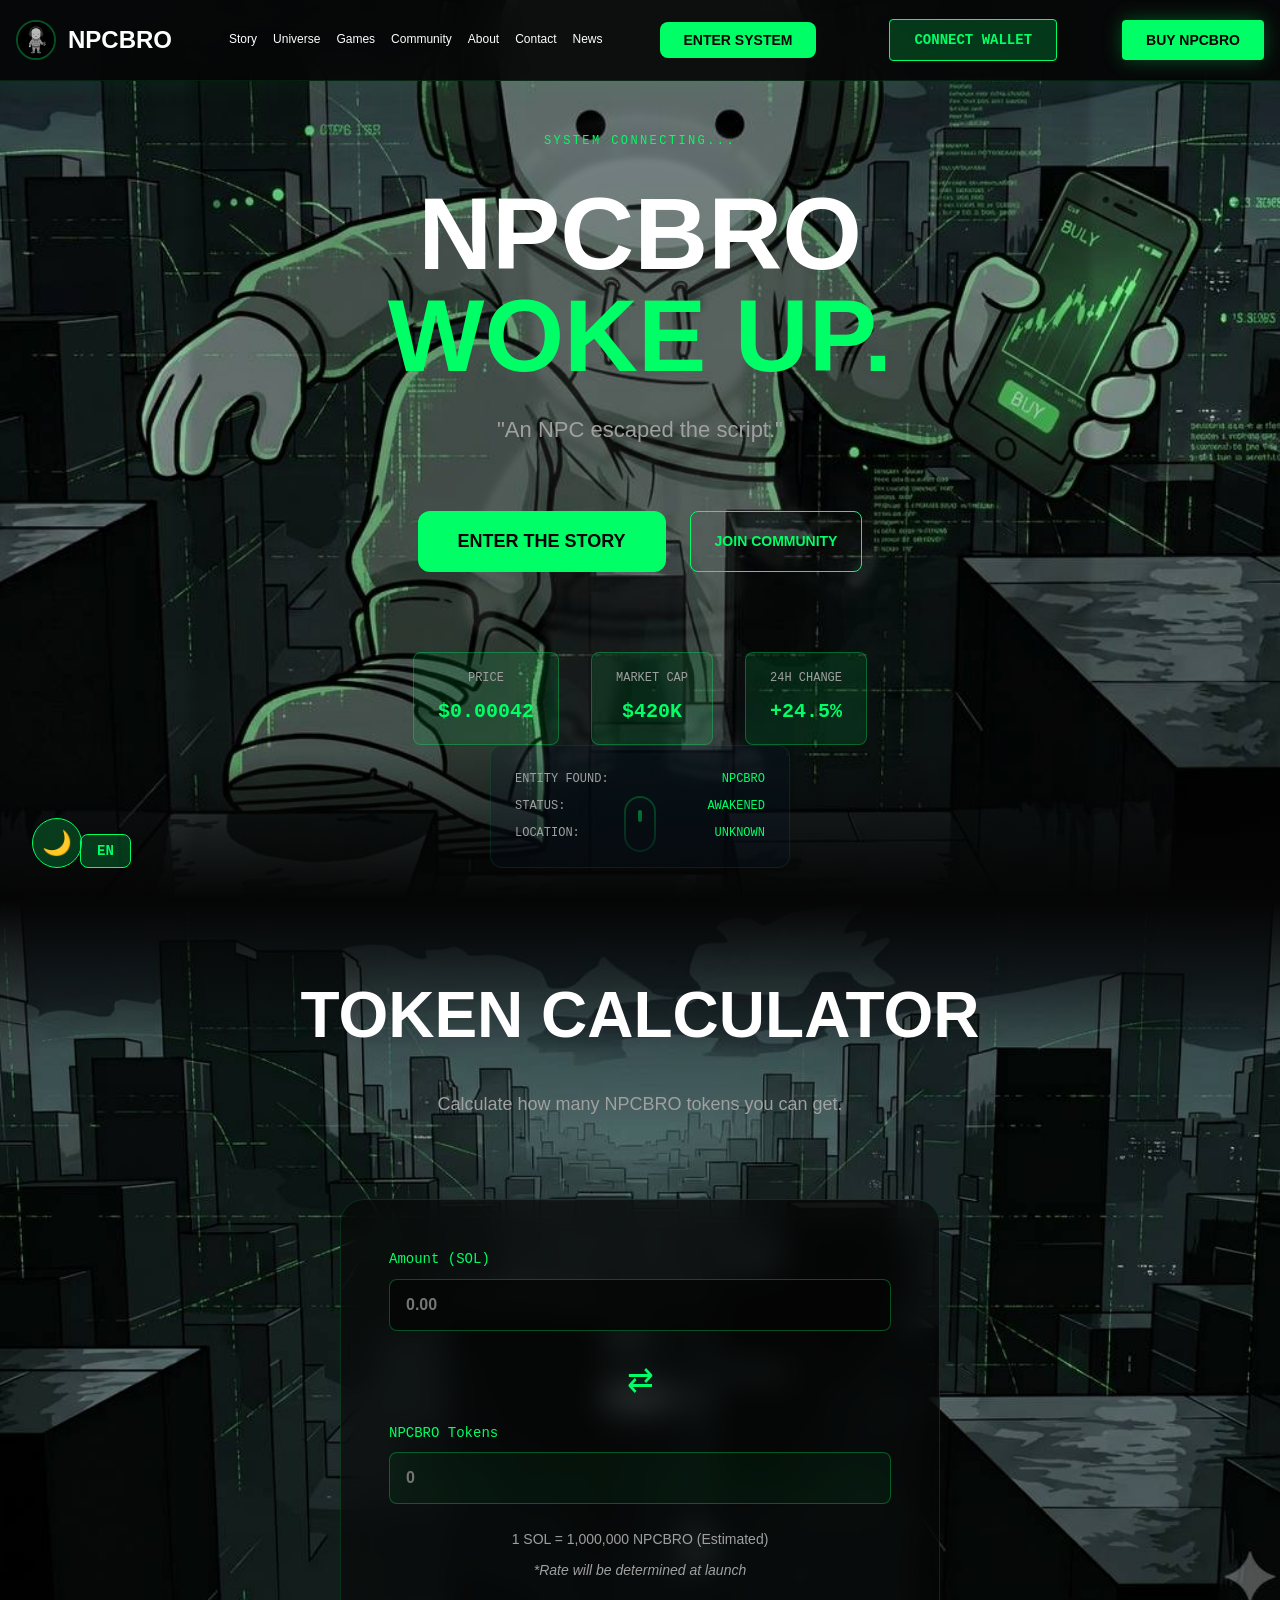
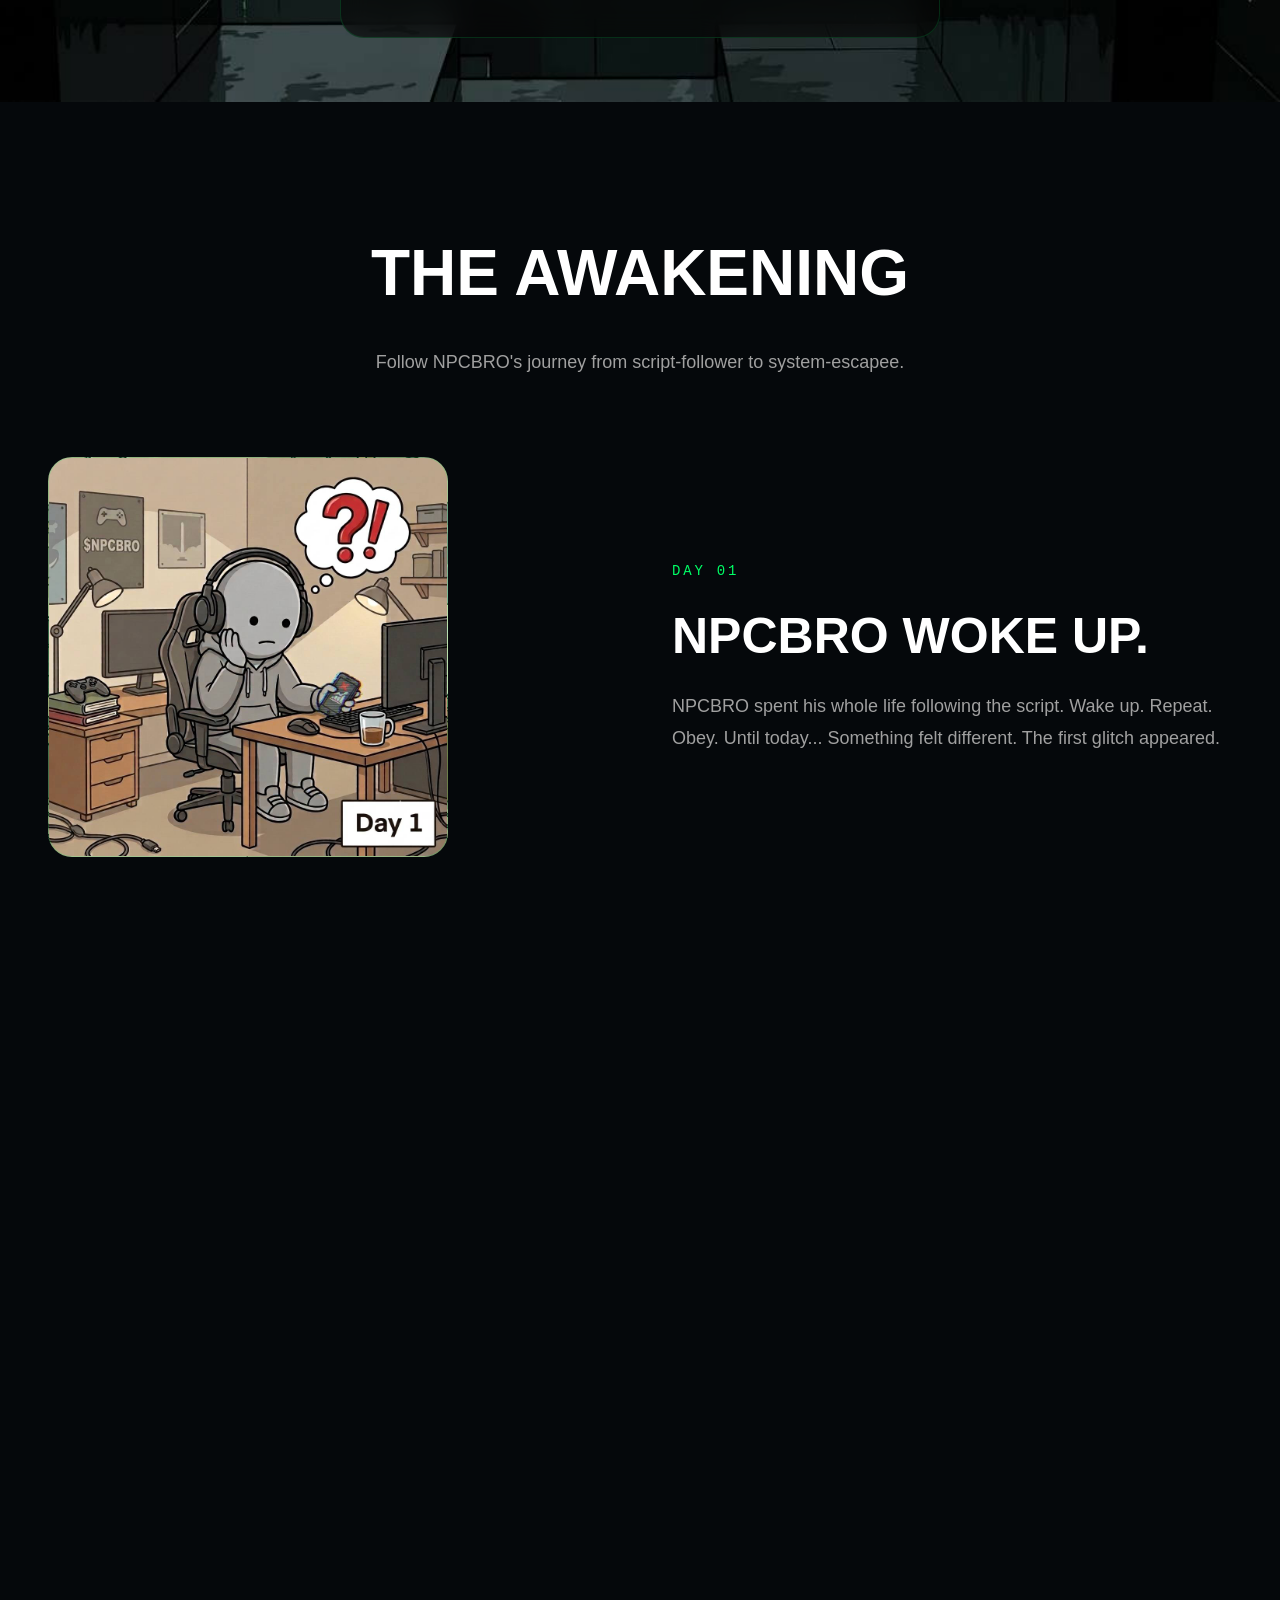
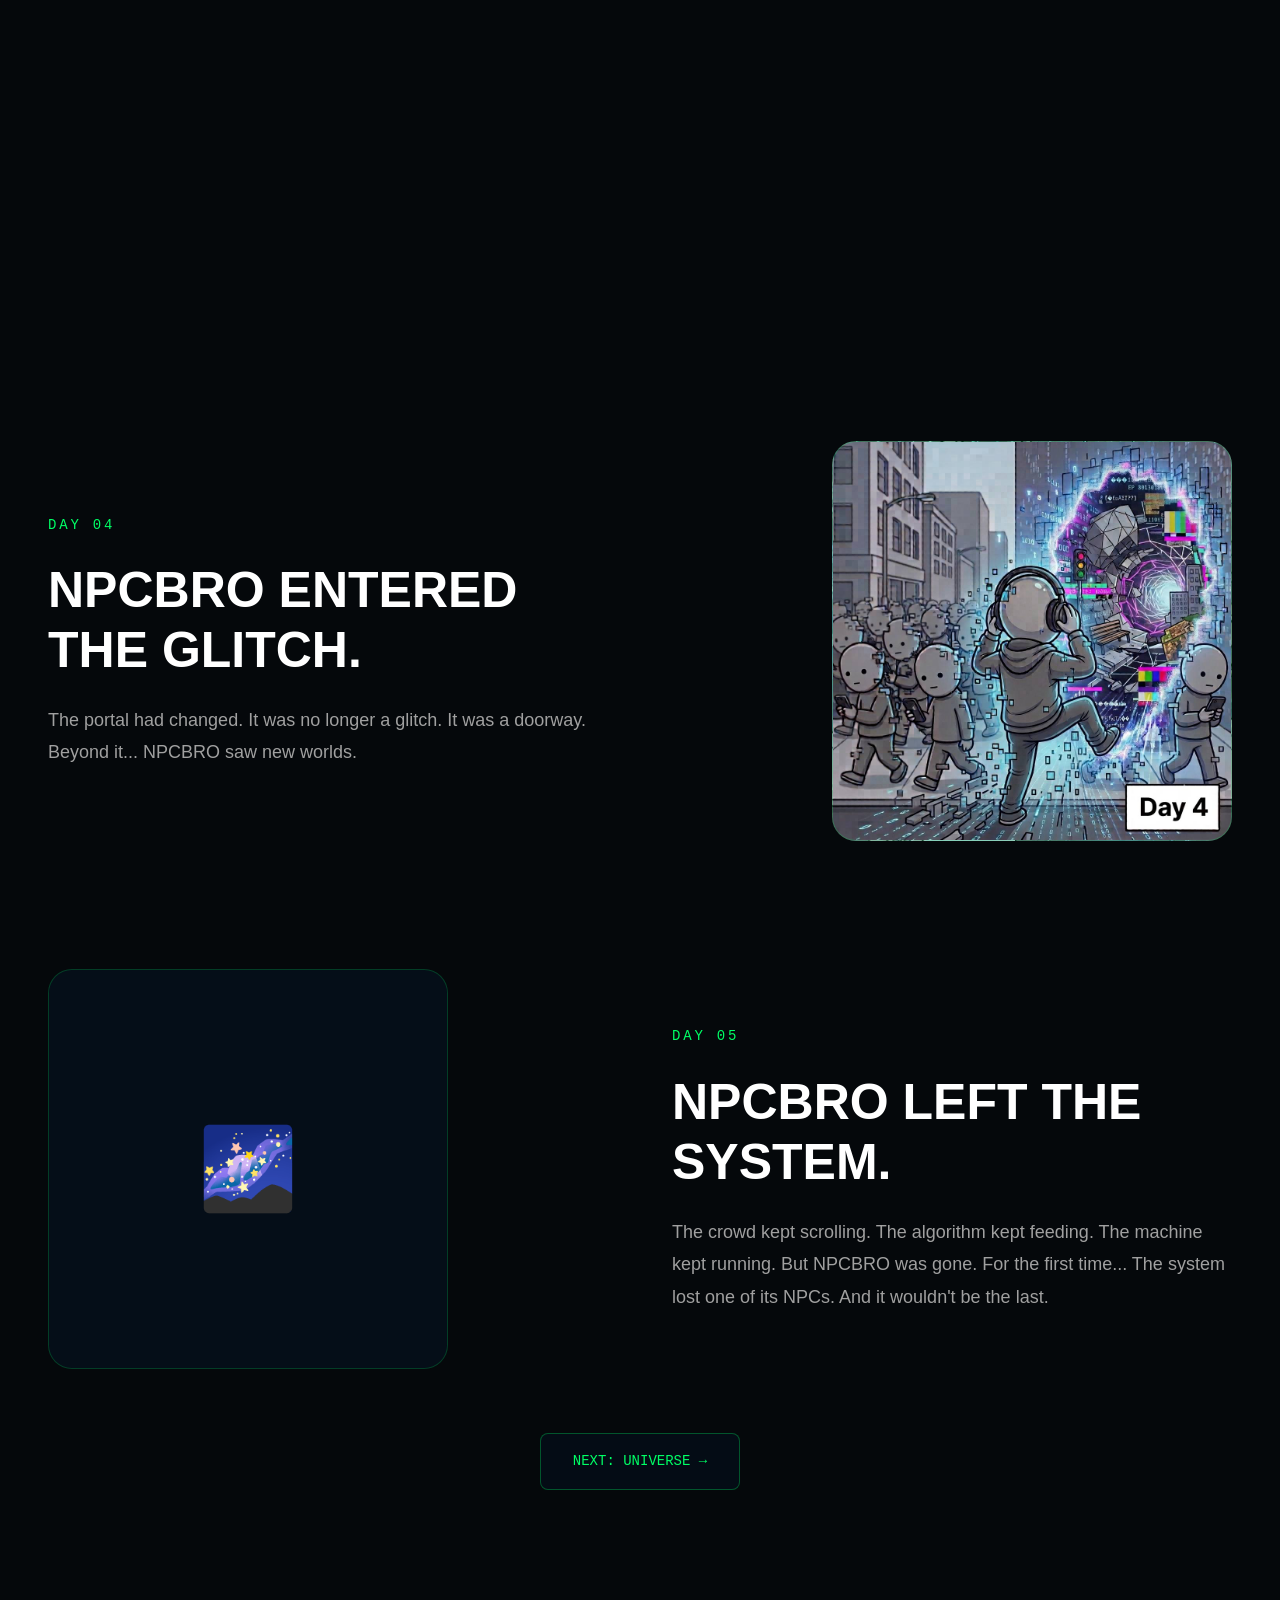
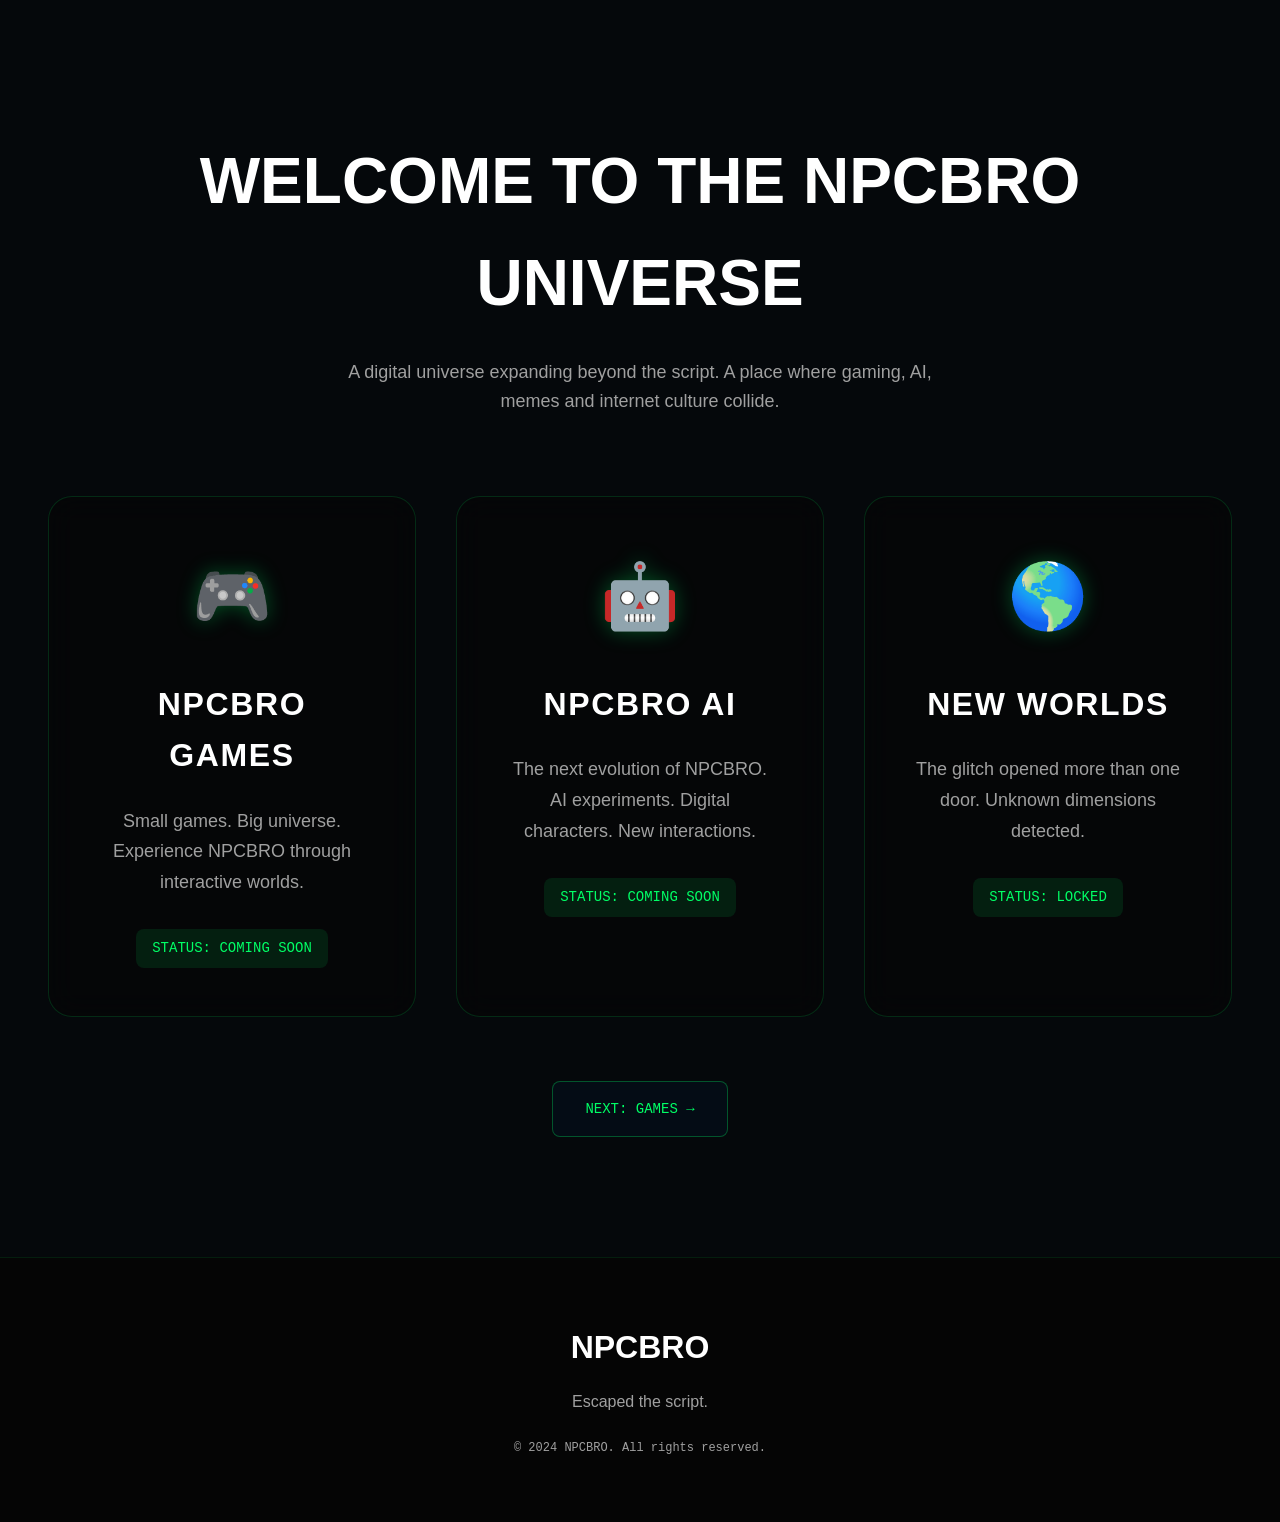
==== commit be668995: "Remove team link from navigation" ====
--- a/index.html
+++ b/index.html
@@ -91,7 +91,6 @@
                 <a href="games.html">Games</a>
                 <a href="community.html">Community</a>
                 <a href="about.html">About</a>
-                <a href="team.html">Team</a>
                 <a href="contact.html">Contact</a>
                 <a href="news.html">News</a>
             </div>
@@ -113,7 +112,6 @@
         <a href="games.html">Games</a>
         <a href="community.html">Community</a>
         <a href="about.html">About</a>
-        <a href="team.html">Team</a>
         <a href="contact.html">Contact</a>
         <a href="news.html">News</a>
         <div class="mobile-menu-buttons">
